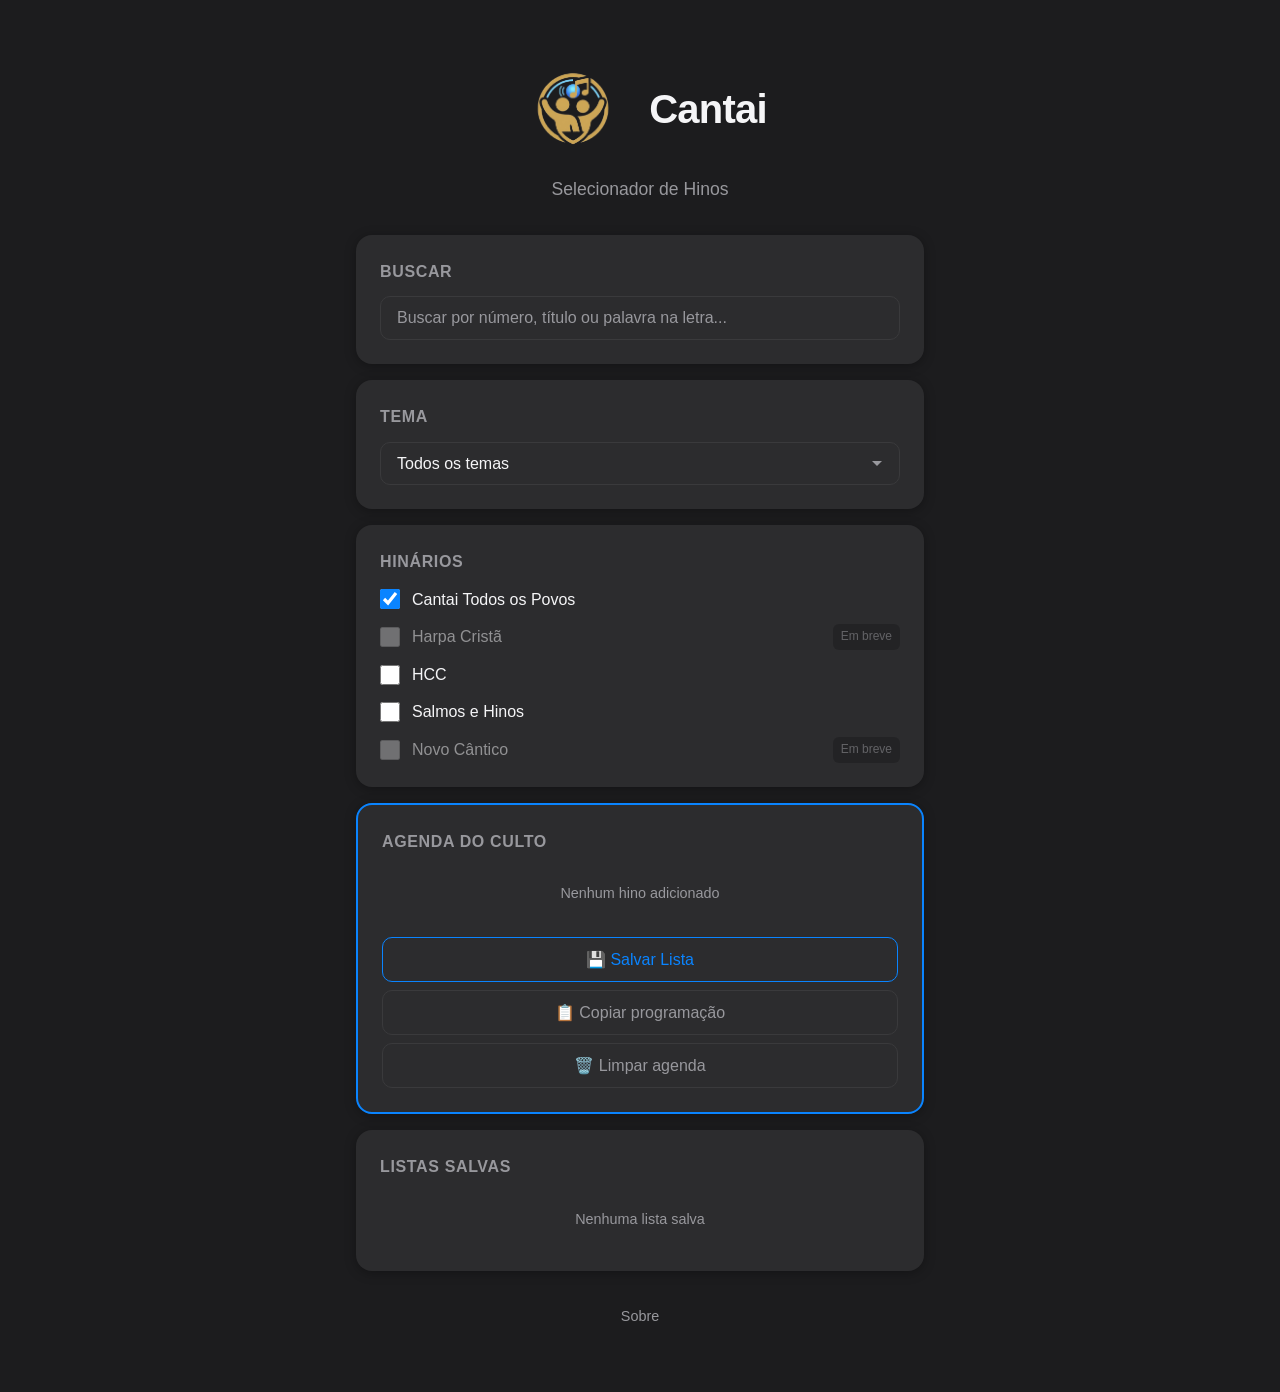
==== web/index.html @ afd5066f "Release 1.0.0" ====
<!DOCTYPE html>
<html lang="pt-BR">
<head>
    <meta charset="UTF-8">
    <meta name="viewport" content="width=device-width, initial-scale=1.0">
    <title>Cantai2 - Selecionador de Hinos</title>
    <link rel="icon" type="image/x-icon" href="favicon.ico">
    <link rel="apple-touch-icon" sizes="180x180" href="apple-touch-icon.png">
    <link rel="icon" type="image/png" sizes="32x32" href="favicon-32x32.png">
    <link rel="icon" type="image/png" sizes="16x16" href="favicon-16x16.png">
    <link rel="manifest" href="site.webmanifest">
    <style>
        :root {
            --bg: #1c1c1e;
            --surface: #2c2c2e;
            --text: #f5f5f7;
            --text-secondary: #98989d;
            --border: #3a3a3c;
            --primary: #0a84ff;
            --primary-hover: #409cff;
            --success: #30d158;
            --shadow: 0 2px 12px rgba(0, 0, 0, 0.3);
            --radius: 16px;
            --radius-sm: 10px;
        }

        * {
            margin: 0;
            padding: 0;
            box-sizing: border-box;
        }

        body {
            font-family: -apple-system, BlinkMacSystemFont, "Segoe UI", Roboto, sans-serif;
            background: var(--bg);
            color: var(--text);
            line-height: 1.6;
            min-height: 100vh;
            display: flex;
            flex-direction: column;
        }

        .container {
            max-width: 600px;
            width: 100%;
            margin: 0 auto;
            padding: 0 1rem 3rem;
            flex: 1;
        }

        .logo-section {
            display: flex;
            flex-direction: column;
            align-items: center;
            padding: 3rem 1rem 2rem;
        }

        .logo-header {
            display: flex;
            align-items: center;
            gap: 1rem;
        }

        .logo-section img {
            max-width: 120px;
            height: auto;
        }

        .logo-title {
            font-size: 2.5rem;
            font-weight: 700;
            letter-spacing: -0.02em;
            color: var(--text);
        }

        .logo-subtitle {
            font-size: 1.1rem;
            color: var(--text-secondary);
            margin-top: 0.25rem;
        }

        .section-box {
            background: var(--surface);
            border-radius: var(--radius);
            padding: 1.5rem;
            margin-bottom: 1rem;
            box-shadow: var(--shadow);
        }

        .section-title {
            font-size: 1rem;
            font-weight: 600;
            margin-bottom: 0.75rem;
            color: var(--text-secondary);
            text-transform: uppercase;
            letter-spacing: 0.04em;
        }

        .search-input {
            width: 100%;
            padding: 0.75rem 1rem;
            font-size: 1rem;
            border: 1px solid var(--border);
            border-radius: var(--radius-sm);
            background: var(--surface);
            color: var(--text);
            outline: none;
            transition: border-color 0.2s;
        }

        .search-input:focus {
            border-color: var(--primary);
        }

        .search-input::placeholder {
            color: var(--text-secondary);
        }

        .filter-select {
            width: 100%;
            padding: 0.75rem 1rem;
            font-size: 1rem;
            border: 1px solid var(--border);
            border-radius: var(--radius-sm);
            background: var(--surface);
            color: var(--text);
            appearance: none;
            background-image: url("data:image/svg+xml,%3Csvg xmlns='http://www.w3.org/2000/svg' width='12' height='12' viewBox='0 0 12 12'%3E%3Cpath fill='%2398989d' d='M6 8L1 3h10z'/%3E%3C/svg%3E");
            background-repeat: no-repeat;
            background-position: right 1rem center;
            cursor: pointer;
        }

        .filter-select:focus {
            border-color: var(--primary);
        }

        .hymnal-list {
            display: flex;
            flex-direction: column;
            gap: 0.75rem;
        }

        .hymnal-item {
            display: flex;
            align-items: center;
            gap: 0.75rem;
            cursor: pointer;
            font-size: 1rem;
        }

        .hymnal-item.disabled {
            opacity: 0.5;
            cursor: not-allowed;
        }

        .hymnal-item input[type="checkbox"] {
            width: 1.25rem;
            height: 1.25rem;
            accent-color: var(--primary);
            cursor: pointer;
        }

        .hymnal-item.disabled input[type="checkbox"] {
            cursor: not-allowed;
        }

        .hymnal-label {
            flex: 1;
            color: var(--text);
        }

        .hymnal-badge {
            font-size: 0.75rem;
            color: var(--text-secondary);
            background: var(--bg);
            padding: 0.2rem 0.5rem;
            border-radius: 6px;
        }

        .suggestions-header {
            color: var(--text-secondary);
            font-size: 0.9rem;
            margin-bottom: 1rem;
        }

        .hymn-grid {
            display: flex;
            flex-direction: column;
            gap: 1rem;
        }

        .hymn-card {
            background: var(--surface);
            border-radius: var(--radius);
            padding: 1.25rem;
            box-shadow: var(--shadow);
        }

        .card-header {
            display: flex;
            align-items: baseline;
            gap: 0.5rem;
            margin-bottom: 0.5rem;
        }

        .card-source {
            font-size: 0.75rem;
            font-weight: 600;
            color: var(--primary);
            text-transform: uppercase;
            letter-spacing: 0.04em;
            background: var(--bg);
            padding: 0.2rem 0.5rem;
            border-radius: 6px;
        }

        .card-number {
            font-size: 0.85rem;
            color: var(--text-secondary);
        }

        .card-info {
            flex: 1;
        }

        .card-title {
            font-size: 1.1rem;
            font-weight: 600;
            margin-bottom: 0.25rem;
            color: var(--text);
        }

        .card-first-line {
            font-size: 0.9rem;
            color: var(--text-secondary);
            font-style: italic;
            margin-bottom: 0.75rem;
        }

        .card-metric {
            font-size: 0.85rem;
            color: var(--text-secondary);
            margin-bottom: 0.5rem;
        }

        .card-ctp-equivalent {
            font-size: 0.8rem;
            color: var(--success);
            margin-bottom: 0.5rem;
        }

        .card-actions {
            display: flex;
            gap: 0.5rem;
        }

        .btn {
            flex: 1;
            padding: 0.6rem;
            font-size: 0.95rem;
            font-weight: 500;
            border-radius: var(--radius-sm);
            cursor: pointer;
            transition: all 0.2s;
        }

        .btn-view {
            color: var(--text-secondary);
            background: transparent;
            border: 1.5px solid var(--border);
        }

        .btn-view:hover {
            border-color: var(--text-secondary);
            color: var(--text);
        }

        .btn-choose {
            color: var(--primary);
            background: transparent;
            border: 1.5px solid var(--primary);
        }

        .btn-choose:hover {
            background: var(--primary);
            color: #ffffff;
        }

        .btn-more {
            width: 100%;
            padding: 0.75rem;
            font-size: 1rem;
            font-weight: 500;
            color: var(--text-secondary);
            background: transparent;
            border: 1.5px solid var(--border);
            border-radius: var(--radius-sm);
            cursor: pointer;
            transition: all 0.2s;
            margin-top: 1rem;
        }

        .btn-more:hover {
            border-color: var(--text-secondary);
            color: var(--text);
        }

        .hymn-detail {
            display: none;
            background: var(--surface);
            border-radius: var(--radius);
            padding: 1.5rem;
            box-shadow: var(--shadow);
        }

        .hymn-detail.active {
            display: block;
        }

        .hymn-detail-header {
            border-bottom: 1px solid var(--border);
            padding-bottom: 1rem;
            margin-bottom: 1rem;
        }

        .hymn-detail-number {
            font-size: 0.85rem;
            color: var(--text-secondary);
        }

        .hymn-detail-title {
            font-size: 1.2rem;
            font-weight: 600;
            color: var(--text);
            margin-top: 0.25rem;
        }

        .hymn-detail-first-line {
            font-size: 0.9rem;
            color: var(--text-secondary);
            font-style: italic;
            margin-top: 0.5rem;
        }

        .hymn-detail-lyrics {
            white-space: pre-wrap;
            line-height: 1.7;
            font-size: 0.95rem;
            color: var(--text);
            margin-bottom: 1.5rem;
            padding: 1rem;
            background: var(--bg);
            border-radius: var(--radius-sm);
        }

        .detail-section {
            margin-bottom: 1rem;
            padding-bottom: 1rem;
            border-bottom: 1px solid var(--border);
        }

        .detail-section:last-child {
            border-bottom: none;
            margin-bottom: 0;
            padding-bottom: 0;
        }

        .detail-section-title {
            font-size: 0.75rem;
            font-weight: 600;
            color: var(--text-secondary);
            text-transform: uppercase;
            letter-spacing: 0.04em;
            margin-bottom: 0.5rem;
        }

        .detail-topics {
            display: flex;
            flex-wrap: wrap;
            gap: 0.5rem;
        }

        .detail-topic {
            font-size: 0.8rem;
            font-weight: 500;
            color: var(--primary);
            background: var(--bg);
            padding: 0.25rem 0.6rem;
            border-radius: 6px;
            cursor: pointer;
            transition: all 0.2s;
        }

        .detail-topic:hover {
            background: var(--primary);
            color: #ffffff;
        }

        .detail-metric {
            font-size: 0.95rem;
            color: var(--primary);
            cursor: pointer;
            transition: all 0.2s;
        }

        .detail-metric:hover {
            text-decoration: underline;
        }

        .detail-melody {
            font-size: 0.95rem;
            color: var(--primary);
            cursor: pointer;
            transition: all 0.2s;
        }

        .detail-melody:hover {
            text-decoration: underline;
        }

        .equivalents-grid {
            display: flex;
            flex-direction: column;
            gap: 0.5rem;
            margin-top: 0.75rem;
        }

        .equivalent-card {
            background: var(--bg);
            border-radius: var(--radius-sm);
            padding: 0.75rem;
            cursor: pointer;
            transition: all 0.2s;
        }

        .equivalent-card:hover {
            background: #3a3a3a;
        }

        .equivalent-card-header {
            display: flex;
            align-items: baseline;
            gap: 0.5rem;
            margin-bottom: 0.25rem;
        }

        .equivalent-card-source {
            font-size: 0.75rem;
            font-weight: 600;
            color: var(--primary);
            text-transform: uppercase;
            letter-spacing: 0.04em;
        }

        .equivalent-card-number {
            font-size: 0.8rem;
            color: var(--text-secondary);
        }

        .equivalent-card-title {
            font-size: 0.9rem;
            font-weight: 500;
            color: var(--text);
        }

        .equivalent-card-ctp {
            border-left: 3px solid var(--success);
        }

        .equivalent-card-badge {
            font-size: 0.7rem;
            color: var(--success);
            margin-left: auto;
        }

        .related-section {
            background: var(--bg);
            border-radius: var(--radius-sm);
            padding: 1rem;
            margin-top: 1rem;
        }

        .related-header {
            font-size: 0.8rem;
            font-weight: 600;
            color: var(--text-secondary);
            text-transform: uppercase;
            letter-spacing: 0.04em;
            margin-bottom: 0.75rem;
        }

        .related-grid {
            display: flex;
            flex-direction: column;
            gap: 0.5rem;
        }

        .related-card {
            background: var(--surface);
            border-radius: var(--radius-sm);
            padding: 0.75rem;
            cursor: pointer;
            transition: all 0.2s;
        }

        .related-card:hover {
            background: #3a3a3a;
        }

        .related-card-header {
            display: flex;
            align-items: baseline;
            gap: 0.5rem;
            margin-bottom: 0.25rem;
        }

        .related-card-number {
            font-size: 0.8rem;
            color: var(--text-secondary);
        }

        .related-card-title {
            font-size: 0.9rem;
            font-weight: 500;
            color: var(--text);
        }

        .related-card-first-line {
            font-size: 0.8rem;
            color: var(--text-secondary);
            font-style: italic;
        }

        .detail-actions {
            display: flex;
            gap: 0.5rem;
            margin-top: 1rem;
        }

        .back-button {
            flex: 1;
            padding: 0.6rem;
            font-size: 0.95rem;
            font-weight: 500;
            color: var(--text-secondary);
            background: transparent;
            border: 1.5px solid var(--border);
            border-radius: var(--radius-sm);
            cursor: pointer;
            transition: all 0.2s;
            text-decoration: none;
            text-align: center;
        }

        .back-button:hover {
            border-color: var(--text-secondary);
            color: var(--text);
        }

        .back-button:disabled {
            opacity: 0.4;
            cursor: not-allowed;
        }

        .back-button:disabled:hover {
            border-color: var(--border);
            color: var(--text-secondary);
        }

        .btn-back-search {
            flex: 1;
            padding: 0.6rem;
            font-size: 0.95rem;
            font-weight: 500;
            color: var(--text-secondary);
            background: transparent;
            border: 1.5px solid var(--border);
            border-radius: var(--radius-sm);
            cursor: pointer;
            transition: all 0.2s;
        }

        .btn-back-search:hover {
            border-color: var(--text-secondary);
            color: var(--text);
        }

        .loading {
            text-align: center;
            padding: 40px;
            color: var(--text-secondary);
        }

        .no-results {
            text-align: center;
            padding: 40px;
            color: var(--text-secondary);
        }

        .selection-toast {
            position: fixed;
            bottom: 20px;
            right: 20px;
            background: var(--primary);
            color: white;
            padding: 12px 20px;
            border-radius: var(--radius-sm);
            box-shadow: 0 4px 12px rgba(0, 0, 0, 0.3);
            display: none;
            z-index: 1000;
        }

        .selection-toast.show {
            display: block;
            animation: fadeIn 0.3s;
        }

        @keyframes fadeIn {
            from { opacity: 0; transform: translateY(20px); }
            to { opacity: 1; transform: translateY(0); }
        }

        .agenda-section {
            background: var(--surface);
            border-radius: var(--radius);
            padding: 1.5rem;
            margin-bottom: 1rem;
            box-shadow: var(--shadow);
            border: 2px solid var(--primary);
        }

        .agenda-empty {
            text-align: center;
            color: var(--text-secondary);
            padding: 1rem;
            font-size: 0.9rem;
        }

        .agenda-list {
            display: flex;
            flex-direction: column;
            gap: 0.5rem;
            margin-bottom: 1rem;
        }

        .agenda-item {
            display: flex;
            align-items: center;
            gap: 0.5rem;
            padding: 0.75rem;
            background: var(--bg);
            border-radius: var(--radius-sm);
        }

        .agenda-item-info {
            flex: 1;
            min-width: 0;
        }

        .agenda-item-id {
            font-size: 0.75rem;
            font-weight: 600;
            color: var(--primary);
        }

        .agenda-item-title {
            font-size: 0.9rem;
            font-weight: 500;
            color: var(--text);
            white-space: nowrap;
            overflow: hidden;
            text-overflow: ellipsis;
        }

        .agenda-item-actions {
            display: flex;
            gap: 0.25rem;
            flex-shrink: 0;
        }

        .agenda-btn {
            background: none;
            border: none;
            font-size: 1rem;
            cursor: pointer;
            padding: 0.25rem;
            color: var(--text-secondary);
            transition: color 0.2s;
        }

        .agenda-btn:hover {
            color: var(--text);
        }

        .agenda-btn-danger:hover {
            color: #ff3b30;
        }

        .agenda-buttons {
            display: flex;
            flex-direction: column;
            gap: 0.5rem;
        }

        .agenda-btn-action {
            width: 100%;
            padding: 0.75rem;
            font-size: 1rem;
            font-weight: 500;
            color: var(--text-secondary);
            background: transparent;
            border: 1.5px solid var(--border);
            border-radius: var(--radius-sm);
            cursor: pointer;
            transition: all 0.2s;
        }

        .agenda-btn-action:hover {
            border-color: var(--text-secondary);
            color: var(--text);
        }

        .agenda-btn-primary {
            color: var(--primary);
            border-color: var(--primary);
        }

        .agenda-btn-primary:hover {
            background: var(--primary);
            color: #ffffff;
        }

        .saved-section {
            background: var(--surface);
            border-radius: var(--radius);
            padding: 1.5rem;
            margin-bottom: 1rem;
            box-shadow: var(--shadow);
        }

        .saved-empty {
            text-align: center;
            color: var(--text-secondary);
            padding: 1rem;
            font-size: 0.9rem;
        }

        .saved-list {
            display: flex;
            flex-direction: column;
            gap: 0.5rem;
        }

        .saved-item {
            display: flex;
            align-items: center;
            gap: 0.5rem;
            padding: 0.75rem;
            background: var(--bg);
            border-radius: var(--radius-sm);
        }

        .saved-item-name {
            flex: 1;
            font-size: 0.95rem;
            font-weight: 500;
            color: var(--text);
            white-space: nowrap;
            overflow: hidden;
            text-overflow: ellipsis;
        }

        .saved-item-count {
            font-size: 0.75rem;
            color: var(--text-secondary);
        }

        .saved-item-actions {
            display: flex;
            gap: 0.25rem;
            flex-shrink: 0;
        }

        .saved-btn {
            background: none;
            border: none;
            font-size: 0.85rem;
            cursor: pointer;
            padding: 0.35rem 0.6rem;
            border-radius: 4px;
            transition: all 0.2s;
        }

        .saved-btn-open {
            color: var(--primary);
            background: transparent;
            border: 1px solid var(--primary);
        }

        .saved-btn-open:hover {
            background: var(--primary);
            color: #ffffff;
        }

        .saved-btn-delete {
            color: var(--text-secondary);
            background: transparent;
            border: 1px solid var(--border);
        }

        .saved-btn-delete:hover {
            color: #ff3b30;
            border-color: #ff3b30;
        }

        .about-section {
            text-align: center;
            padding: 1rem;
        }

        .about-btn {
            color: var(--text-secondary);
            background: transparent;
            border: none;
            font-size: 0.9rem;
            cursor: pointer;
            transition: color 0.2s;
        }

        .about-btn:hover {
            color: var(--text);
        }

        .modal {
            position: fixed;
            top: 0;
            left: 0;
            width: 100%;
            height: 100%;
            background: rgba(0, 0, 0, 0.7);
            display: flex;
            align-items: center;
            justify-content: center;
            z-index: 2000;
        }

        .modal-content {
            background: var(--surface);
            border-radius: var(--radius);
            width: 90%;
            max-width: 400px;
            box-shadow: 0 4px 20px rgba(0, 0, 0, 0.5);
        }

        .modal-header {
            display: flex;
            justify-content: space-between;
            align-items: center;
            padding: 1rem 1.5rem;
            border-bottom: 1px solid var(--border);
        }

        .modal-header h3 {
            margin: 0;
            font-size: 1.1rem;
            font-weight: 600;
        }

        .modal-close {
            background: none;
            border: none;
            font-size: 1.5rem;
            color: var(--text-secondary);
            cursor: pointer;
            padding: 0;
            line-height: 1;
        }

        .modal-close:hover {
            color: var(--text);
        }

        .modal-body {
            padding: 1.5rem;
        }

        .about-title {
            font-size: 1.5rem;
            font-weight: 700;
            text-align: center;
            margin-bottom: 0.25rem;
        }

        .about-subtitle {
            font-size: 0.95rem;
            color: var(--text-secondary);
            text-align: center;
            margin-bottom: 0.5rem;
        }

        .about-version {
            font-size: 0.85rem;
            color: var(--text-secondary);
            text-align: center;
            margin-bottom: 1.5rem;
        }

        .about-database {
            background: var(--bg);
            border-radius: var(--radius-sm);
            padding: 1rem;
            margin-bottom: 1rem;
        }

        .about-db-title {
            font-size: 0.75rem;
            font-weight: 600;
            color: var(--text-secondary);
            text-transform: uppercase;
            letter-spacing: 0.04em;
            margin-bottom: 0.75rem;
        }

        .about-db-row {
            display: flex;
            justify-content: space-between;
            font-size: 0.9rem;
            margin-bottom: 0.5rem;
        }

        .about-db-total {
            display: flex;
            justify-content: space-between;
            font-size: 0.9rem;
            font-weight: 600;
            padding-top: 0.5rem;
            border-top: 1px solid var(--border);
            margin-top: 0.5rem;
        }

        .about-features {
            margin-bottom: 1rem;
        }

        .about-features-title {
            font-size: 0.75rem;
            font-weight: 600;
            color: var(--text-secondary);
            text-transform: uppercase;
            letter-spacing: 0.04em;
            margin-bottom: 0.5rem;
        }

        .about-feature {
            font-size: 0.9rem;
            margin-bottom: 0.25rem;
        }

        .about-links {
            text-align: center;
        }

        .about-link {
            color: var(--primary);
            text-decoration: none;
            font-size: 0.9rem;
        }

        .about-link:hover {
            text-decoration: underline;
        }

        @media (max-width: 480px) {
            .logo-title {
                font-size: 2rem;
            }

            .logo-header {
                gap: 0.75rem;
            }

            .logo-section img {
                max-width: 80px;
            }

            .container {
                padding: 0 0.75rem 2rem;
            }

            .section-box {
                padding: 1.25rem;
            }
        }
    </style>
</head>
<body>
    <div class="container">
        <div class="logo-section">
            <div class="logo-header">
                <img src="logo.png" alt="Cantai">
                <div class="logo-title">Cantai</div>
            </div>
            <div class="logo-subtitle">Selecionador de Hinos</div>
        </div>

        <div class="section-box">
            <div class="section-title">Buscar</div>
            <input type="text" id="search-input" class="search-input" 
                   placeholder="Buscar por número, título ou palavra na letra...">
        </div>

        <div class="section-box">
            <div class="section-title">Tema</div>
            <select id="theme-select" class="filter-select">
                <option value="">Todos os temas</option>
            </select>
        </div>

        <div class="section-box">
            <div class="section-title">Hinários</div>
            <div class="hymnal-list">
                <label class="hymnal-item">
                    <input type="checkbox" id="check-ctp" value="CTP" checked>
                    <span class="hymnal-label">Cantai Todos os Povos</span>
                </label>
                <label class="hymnal-item disabled">
                    <input type="checkbox" id="check-harpa" disabled>
                    <span class="hymnal-label">Harpa Cristã</span>
                    <span class="hymnal-badge">Em breve</span>
                </label>
                <label class="hymnal-item">
                    <input type="checkbox" id="check-hcc" value="HCC">
                    <span class="hymnal-label">HCC</span>
                </label>
                <label class="hymnal-item">
                    <input type="checkbox" id="check-sh" value="SH">
                    <span class="hymnal-label">Salmos e Hinos</span>
                </label>
                <label class="hymnal-item disabled">
                    <input type="checkbox" id="check-novo" disabled>
                    <span class="hymnal-label">Novo Cântico</span>
                    <span class="hymnal-badge">Em breve</span>
                </label>
            </div>
        </div>

        <div id="results-section" class="section-box" style="display: none;">
            <div id="suggestions-header" class="suggestions-header"></div>
            <div id="hymn-grid" class="hymn-grid"></div>
            <button id="btn-more" class="btn-more" onclick="loadMoreSuggestions()">Mais sugestões</button>
        </div>

        <div id="agenda-section" class="agenda-section">
            <div class="section-title">Agenda do Culto</div>
            <div id="agenda-list" class="agenda-list">
                <div class="agenda-empty">Nenhum hino adicionado</div>
            </div>
            <div class="agenda-buttons">
                <button class="agenda-btn-action agenda-btn-primary" onclick="saveList()">💾 Salvar Lista</button>
                <button class="agenda-btn-action" onclick="copyProgramacao()">📋 Copiar programação</button>
                <button class="agenda-btn-action" onclick="clearAgenda()">🗑️ Limpar agenda</button>
            </div>
        </div>

        <div id="saved-section" class="saved-section">
            <div class="section-title">Listas Salvas</div>
            <div id="saved-list" class="saved-list">
                <div class="saved-empty">Nenhuma lista salva</div>
            </div>
        </div>

        <div class="about-section">
            <button class="about-btn" onclick="openAbout()">Sobre</button>
        </div>

        <div id="hymn-detail" class="hymn-detail">
            <div class="hymn-detail-header">
                <div class="hymn-detail-number" id="detail-number"></div>
                <div class="hymn-detail-title" id="detail-title"></div>
                <div class="hymn-detail-first-line" id="detail-first-line"></div>
            </div>
            <div class="hymn-detail-lyrics" id="detail-lyrics"></div>
            <div id="detail-topics-section" class="detail-section" style="display: none;">
                <div class="detail-section-title">Tema(s)</div>
                <div class="detail-topics" id="detail-topics"></div>
            </div>
            <div id="detail-metric-section" class="detail-section" style="display: none;">
                <div class="detail-section-title">Métrica</div>
                <div class="detail-metric" id="detail-metric"></div>
            </div>
            <div id="detail-melody-section" class="detail-section" style="display: none;">
                <div class="detail-section-title">Melodia</div>
                <div class="detail-melody" id="detail-melody"></div>
            </div>
            <div id="equivalents-section" style="display: none;">
                <div class="detail-section-title">Também disponível em</div>
                <div class="equivalents-grid" id="equivalents-grid"></div>
            </div>
            <div id="related-section" style="display: none;">
                <div class="related-header" id="related-header"></div>
                <div class="related-grid" id="related-grid"></div>
                <button id="btn-more-related" class="btn-more" onclick="loadMoreRelated()" style="display: none;">Mais sugestões</button>
            </div>
            <div class="detail-actions">
                <button id="btn-back-hymn" class="back-button" onclick="goBack()" disabled>← Voltar</button>
                <button class="btn-back-search" onclick="showGrid()">← Voltar à Lista</button>
            </div>
        </div>
    </div>

    <div id="selection-toast" class="selection-toast">
        Hino selecionado para a Agenda!
    </div>

    <div id="about-modal" class="modal" style="display: none;">
        <div class="modal-content">
            <div class="modal-header">
                <h3>Sobre o Cantai</h3>
                <button class="modal-close" onclick="closeAbout()">&times;</button>
            </div>
            <div class="modal-body">
                <div class="about-title">Cantai</div>
                <div class="about-subtitle">Selecionador de Hinos</div>
                <div class="about-version">Versão: v0.4.0</div>
                
                <div class="about-database">
                    <div class="about-db-title">Base de Dados</div>
                    <div class="about-db-row">
                        <span>CTP</span>
                        <span id="about-ctp-count">...</span>
                    </div>
                    <div class="about-db-row">
                        <span>HCC</span>
                        <span id="about-hcc-count">...</span>
                    </div>
                    <div class="about-db-row">
                        <span>Salmos e Hinos</span>
                        <span id="about-sh-count">...</span>
                    </div>
                    <div class="about-db-total">
                        <span>Total</span>
                        <span id="about-total-count">...</span>
                    </div>
                </div>

                <div class="about-features">
                    <div class="about-features-title">Recursos</div>
                    <div class="about-feature">✓ Motor de Sugestões</div>
                    <div class="about-feature">✓ Agenda</div>
                    <div class="about-feature">✓ Listas Salvas</div>
                    <div class="about-feature">✓ Equivalências entre Hinários</div>
                    <div class="about-feature">✓ Métricas</div>
                    <div class="about-feature">✓ Melodias</div>
                </div>

                <div class="about-links">
                    <a href="https://github.com/anthropics/cantai2" target="_blank" class="about-link">GitHub</a>
                </div>
            </div>
        </div>
    </div>

    <script>
        let allHymns = [];
        let ctpHymns = [];
        let hccHymns = [];
        let shHymns = [];
        let filteredHymns = [];
        let currentSuggestions = [];
        let allThemes = [];
        let selectedTheme = '';
        let relatedHymns = [];
        let currentRelatedSuggestions = [];
        let currentRelationType = '';
        let currentRelationValue = '';
        let navigationHistory = [];
        let currentHymnNumber = null;
        let agenda = JSON.parse(localStorage.getItem('cantaiAgenda') || '[]');
        let savedLists = JSON.parse(localStorage.getItem('cantaiSavedLists') || '[]');
        let hymnEquivalences = {};
        let hymnReverseEquivalences = {};
        let canonicalTopics = {};

        function normalizeText(text) {
            return text
                .normalize('NFD')
                .replace(/[\u0300-\u036f]/g, '')
                .toLowerCase()
                .replace(/\s+/g, ' ')
                .trim();
        }

        function getHymnalSource(hymn) {
            return hymn.source || hymn.hymnal || 'CTP';
        }

        function getSelectedHymnals() {
            const selected = [];
            if (document.getElementById('check-ctp').checked) selected.push('CTP');
            if (document.getElementById('check-hcc').checked) selected.push('HCC');
            if (document.getElementById('check-sh') && document.getElementById('check-sh').checked) selected.push('SH');
            return selected;
        }

        function saveHymnalSelection() {
            const selected = getSelectedHymnals();
            localStorage.setItem('cantaiHymnals', JSON.stringify(selected));
        }

        function loadHymnalSelection() {
            const saved = localStorage.getItem('cantaiHymnals');
            if (saved) {
                try {
                    const selected = JSON.parse(saved);
                    document.getElementById('check-ctp').checked = selected.includes('CTP');
                    document.getElementById('check-hcc').checked = selected.includes('HCC');
                    if (document.getElementById('check-sh')) {
                        document.getElementById('check-sh').checked = selected.includes('SH');
                    }
                } catch (e) {
                    console.error('Erro ao carregar seleção de hinários:', e);
                }
            }
        }

        function searchHymns(query, theme) {
            const selectedHymnals = getSelectedHymnals();
            let results = allHymns.filter(hymn => selectedHymnals.includes(getHymnalSource(hymn)));

            if (theme) {
                // Get equivalent themes from canonical topics
                const canonicalData = canonicalTopics[theme];
                let equivalentThemes = [];
                
                if (canonicalData) {
                    // Collect all equivalent themes from the canonical mapping
                    if (canonicalData.ctp) equivalentThemes.push(...canonicalData.ctp);
                    if (canonicalData.hcc) equivalentThemes.push(...canonicalData.hcc);
                    // For SH, use the canonical theme name directly
                    equivalentThemes.push(theme);
                } else {
                    // Fallback: use the theme directly
                    equivalentThemes = [theme];
                }
                
                // Remove duplicates
                equivalentThemes = [...new Set(equivalentThemes)];
                
                results = results.filter(hymn => {
                    const source = getHymnalSource(hymn);
                    let topics = hymn.topics || hymn.topics_hcc || hymn.topics_sh || [];
                    
                    // Check if any of the hymn's topics match any equivalent theme
                    return topics.some(t => equivalentThemes.includes(t));
                });
            }

            if (query.trim()) {
                const normalizedQuery = normalizeText(query);
                results = results.filter(hymn => {
                    const numberStr = hymn.number.toString();
                    const normalizedTitle = normalizeText(hymn.title);
                    const normalizedFirstLine = normalizeText(hymn.first_line);
                    const normalizedLyrics = normalizeText(hymn.lyrics);

                    return numberStr.includes(normalizedQuery) ||
                           normalizedTitle.includes(normalizedQuery) ||
                           normalizedFirstLine.includes(normalizedQuery) ||
                           normalizedLyrics.includes(normalizedQuery);
                });
            }

            return results;
        }

        function extractThemes(hymns) {
            const themesSet = new Set();
            hymns.forEach(hymn => {
                const topics = hymn.topics || hymn.topics_hcc || [];
                topics.forEach(topic => themesSet.add(topic));
            });
            return Array.from(themesSet).sort();
        }

        function populateThemeSelect(themes) {
            const select = document.getElementById('theme-select');
            themes.forEach(theme => {
                const option = document.createElement('option');
                option.value = theme;
                option.textContent = theme;
                select.appendChild(option);
            });
        }

        function shuffleArray(array) {
            const shuffled = [...array];
            for (let i = shuffled.length - 1; i > 0; i--) {
                const j = Math.floor(Math.random() * (i + 1));
                [shuffled[i], shuffled[j]] = [shuffled[j], shuffled[i]];
            }
            return shuffled;
        }

        function generateSuggestions() {
            const selectedHymnals = getSelectedHymnals();
            const ctpResults = filteredHymns.filter(h => getHymnalSource(h) === 'CTP');
            const hccResults = filteredHymns.filter(h => getHymnalSource(h) === 'HCC');
            const shResults = filteredHymns.filter(h => getHymnalSource(h) === 'SH');
            
            // Build set of equivalent hymn IDs to avoid duplicates
            const equivalentIds = new Set();
            for (const [key, value] of Object.entries(hymnEquivalences)) {
                if (value.equivalents) {
                    for (const eq of value.equivalents) {
                        equivalentIds.add(eq.id);
                    }
                }
            }
            
            // Filter out equivalent hymns (prefer CTP)
            const filteredHcc = hccResults.filter(h => !equivalentIds.has(`HCC-${h.number}`));
            const filteredSh = shResults.filter(h => !equivalentIds.has(`SH-${h.number}`));
            
            let suggestions = [];
            
            // Single hymnal selected
            if (selectedHymnals.length === 1) {
                if (selectedHymnals.includes('CTP')) {
                    suggestions = shuffleArray(ctpResults).slice(0, 3);
                } else if (selectedHymnals.includes('HCC')) {
                    suggestions = shuffleArray(hccResults).slice(0, 3);
                } else if (selectedHymnals.includes('SH')) {
                    suggestions = shuffleArray(shResults).slice(0, 3);
                }
            }
            // Multiple hymnals selected - prioritize CTP
            else if (selectedHymnals.includes('CTP')) {
                const ctpSuggestions = shuffleArray(ctpResults).slice(0, 3);
                let additionalSuggestions = [];
                
                if (selectedHymnals.includes('HCC')) {
                    const hccSuggestions = shuffleArray(filteredHcc).slice(0, 1);
                    additionalSuggestions.push(...hccSuggestions);
                }
                if (selectedHymnals.includes('SH')) {
                    const shSuggestions = shuffleArray(filteredSh).slice(0, 1);
                    additionalSuggestions.push(...shSuggestions);
                }
                
                suggestions = [...ctpSuggestions, ...additionalSuggestions];
            }
            // No CTP selected
            else {
                if (selectedHymnals.includes('HCC') && selectedHymnals.includes('SH')) {
                    const hccSuggestions = shuffleArray(hccResults).slice(0, 3);
                    const shSuggestions = shuffleArray(filteredSh).slice(0, 1);
                    suggestions = [...hccSuggestions, ...shSuggestions];
                } else if (selectedHymnals.includes('HCC')) {
                    suggestions = shuffleArray(hccResults).slice(0, 3);
                } else if (selectedHymnals.includes('SH')) {
                    suggestions = shuffleArray(shResults).slice(0, 3);
                }
            }
            
            currentSuggestions = suggestions;
            return currentSuggestions;
        }

        async function loadHymns() {
            try {
                const [ctpResponse, hccResponse, shResponse, equivResponse, rctResponse] = await Promise.all([
                    fetch('../data/output/cantai.json'),
                    fetch('../data/output/hcc.json'),
                    fetch('../data/output/sh.json'),
                    fetch('../data/hymn_equivalences.json'),
                    fetch('../data/canonical_topics.json')
                ]);
                
                const ctpData = await ctpResponse.json();
                const hccData = await hccResponse.json();
                const shData = await shResponse.json();
                hymnEquivalences = await equivResponse.json();
                canonicalTopics = await rctResponse.json();
                
                // Build reverse index: SH-xxx/HCC-xxx -> CTP entry
                hymnReverseEquivalences = {};
                for (const [ctpKey, entry] of Object.entries(hymnEquivalences)) {
                    if (entry.equivalents) {
                        for (const eq of entry.equivalents) {
                            hymnReverseEquivalences[eq.id] = entry;
                        }
                    }
                }
                
                ctpHymns = ctpData.hymns;
                hccHymns = hccData.hymns;
                shHymns = shData.hymns.map(h => ({...h, source: 'SH'}));
                
                allHymns = [...ctpHymns, ...hccHymns, ...shHymns];
                allThemes = extractThemes(allHymns);
                
                // Load saved hymnal selection
                loadHymnalSelection();
                
                populateThemeSelect(Object.keys(canonicalTopics));
                renderAgenda();
                renderSavedLists();
            } catch (error) {
                console.error('Erro ao carregar hinos:', error);
            }
        }

        function saveAgenda() {
            localStorage.setItem('cantaiAgenda', JSON.stringify(agenda));
        }

        function addToAgenda(number, source, title) {
            const id = `${source || 'CTP'}-${number}`;
            const exists = agenda.some(h => h.id === id);
            if (!exists) {
                agenda.push({ id, source: source || 'CTP', number, title });
                saveAgenda();
                renderAgenda();
            }
        }

        function removeFromAgenda(index) {
            agenda.splice(index, 1);
            saveAgenda();
            renderAgenda();
        }

        function moveUp(index) {
            if (index === 0) return;
            [agenda[index - 1], agenda[index]] = [agenda[index], agenda[index - 1]];
            saveAgenda();
            renderAgenda();
        }

        function moveDown(index) {
            if (index === agenda.length - 1) return;
            [agenda[index], agenda[index + 1]] = [agenda[index + 1], agenda[index]];
            saveAgenda();
            renderAgenda();
        }

        function renderAgenda() {
            const list = document.getElementById('agenda-list');
            
            if (agenda.length === 0) {
                list.innerHTML = '<div class="agenda-empty">Nenhum hino adicionado</div>';
                return;
            }

            list.innerHTML = agenda.map((h, i) => `
                <div class="agenda-item">
                    <div class="agenda-item-info">
                        <div class="agenda-item-id">${h.id}</div>
                        <div class="agenda-item-title">${h.title}</div>
                    </div>
                    <div class="agenda-item-actions">
                        <button class="agenda-btn" onclick="moveUp(${i})" title="Mover para cima">↑</button>
                        <button class="agenda-btn" onclick="moveDown(${i})" title="Mover para baixo">↓</button>
                        <button class="agenda-btn agenda-btn-danger" onclick="removeFromAgenda(${i})" title="Remover">✕</button>
                    </div>
                </div>
            `).join('');
        }

        function copyProgramacao() {
            if (agenda.length === 0) return;
            const lines = agenda.map(h => `${h.id}\n${h.title}`);
            const text = lines.join('\n\n');
            navigator.clipboard.writeText(text).then(() => {
                const toast = document.getElementById('selection-toast');
                toast.textContent = 'Programação copiada!';
                toast.classList.add('show');
                setTimeout(() => toast.classList.remove('show'), 3000);
            });
        }

        function clearAgenda() {
            if (agenda.length === 0) return;
            if (!confirm('Limpar toda a agenda?')) return;
            agenda = [];
            saveAgenda();
            renderAgenda();
        }

        function saveSavedLists() {
            localStorage.setItem('cantaiSavedLists', JSON.stringify(savedLists));
        }

        function saveList() {
            if (agenda.length === 0) {
                const toast = document.getElementById('selection-toast');
                toast.textContent = 'Adicione hinos antes de salvar!';
                toast.classList.add('show');
                setTimeout(() => toast.classList.remove('show'), 3000);
                return;
            }

            const name = prompt('Nome da lista:', '');
            if (!name || !name.trim()) return;

            savedLists.push({
                name: name.trim(),
                hymns: [...agenda],
                createdAt: new Date().toISOString()
            });

            saveSavedLists();
            renderSavedLists();

            const toast = document.getElementById('selection-toast');
            toast.textContent = `Lista "${name.trim()}" salva!`;
            toast.classList.add('show');
            setTimeout(() => toast.classList.remove('show'), 3000);
        }

        function openList(index) {
            if (agenda.length > 0) {
                if (!confirm('Substituir a Agenda atual?')) return;
            }

            agenda = [...savedLists[index].hymns];
            saveAgenda();
            renderAgenda();

            const toast = document.getElementById('selection-toast');
            toast.textContent = `Lista "${savedLists[index].name}" aberta!`;
            toast.classList.add('show');
            setTimeout(() => toast.classList.remove('show'), 3000);
        }

        function deleteList(index) {
            const name = savedLists[index].name;
            if (!confirm(`Excluir a lista "${name}"?`)) return;

            savedLists.splice(index, 1);
            saveSavedLists();
            renderSavedLists();
        }

        function renderSavedLists() {
            const list = document.getElementById('saved-list');

            if (savedLists.length === 0) {
                list.innerHTML = '<div class="saved-empty">Nenhuma lista salva</div>';
                return;
            }

            list.innerHTML = savedLists.map((l, i) => `
                <div class="saved-item">
                    <div class="saved-item-name">${l.name}</div>
                    <div class="saved-item-count">${l.hymns.length} hino(s)</div>
                    <div class="saved-item-actions">
                        <button class="saved-btn saved-btn-open" onclick="openList(${i})">Abrir</button>
                        <button class="saved-btn saved-btn-delete" onclick="deleteList(${i})">Excluir</button>
                    </div>
                </div>
            `).join('');
        }

        function shouldShowResults() {
            const query = document.getElementById('search-input').value.trim();
            return query.length > 0 || selectedTheme.length > 0;
        }

        function renderGrid() {
            const resultsSection = document.getElementById('results-section');
            const grid = document.getElementById('hymn-grid');
            const headerEl = document.getElementById('suggestions-header');
            const btnMore = document.getElementById('btn-more');
            
            if (!shouldShowResults()) {
                resultsSection.style.display = 'none';
                return;
            }

            resultsSection.style.display = 'block';
            
            if (filteredHymns.length === 0) {
                grid.innerHTML = '<div class="no-results">Nenhum hino encontrado.</div>';
                headerEl.textContent = '';
                btnMore.style.display = 'none';
                return;
            }

            if (currentSuggestions.length === 0) {
                generateSuggestions();
            }

            headerEl.textContent = `Sugestões`;

            grid.innerHTML = currentSuggestions.map(h => {
                const source = getHymnalSource(h);
                let ctpEquivalent = null;
                
                // Check for CTP equivalent if not already CTP
                if (source !== 'CTP') {
                    const hymnId = `${source}-${h.number}`;
                    const equiv = hymnReverseEquivalences[hymnId];
                    if (equiv && equiv.equivalents) {
                        ctpEquivalent = equiv.equivalents.find(eq => eq.hymnal === 'CTP');
                    }
                }
                
                return `
                    <div class="hymn-card">
                        <div class="card-header">
                            <span class="card-source">${source}</span>
                            <span class="card-number">nº ${h.number}</span>
                            <div class="card-info">
                                <div class="card-title">${h.title}</div>
                            </div>
                        </div>
                        <div class="card-first-line">${h.first_line}</div>
                        ${ctpEquivalent ? `<div class="card-ctp-equivalent">⭐ Também no CTP: ${ctpEquivalent.id}</div>` : ''}
                        ${h.metric ? `<div class="card-metric">${h.metric}</div>` : ''}
                        <div class="card-actions">
                            <button class="btn btn-view" onclick="showHymn(${h.number}, true, '${source}')">Ver letra</button>
                            <button class="btn btn-choose" onclick="chooseHymn(${h.number}, '${h.title.replace(/'/g, "\\'")}', '${source}')">Escolher</button>
                        </div>
                    </div>
                `;
            }).join('');

            btnMore.style.display = filteredHymns.length > currentSuggestions.length ? 'block' : 'none';
        }

        function loadMoreSuggestions() {
            generateSuggestions();
            renderGrid();
        }

        function findRelatedHymns(type, value, currentNumber, source) {
            return allHymns.filter(h => {
                if (h.number === currentNumber && getHymnalSource(h) === source) return false;
                if (type === 'topic') {
                    const topics = h.topics || h.topics_hcc || [];
                    return topics.includes(value);
                }
                if (type === 'metric') return h.metric === value;
                if (type === 'melody') return h.melody === value;
                return false;
            });
        }

        function generateRelatedSuggestions() {
            const maxSuggestions = 3;
            const shuffled = shuffleArray(relatedHymns);
            currentRelatedSuggestions = shuffled.slice(0, Math.min(maxSuggestions, shuffled.length));
            return currentRelatedSuggestions;
        }

        function showRelated(type, value, currentNumber, source) {
            relatedHymns = findRelatedHymns(type, value, currentNumber, source);
            currentRelationType = type;
            currentRelationValue = value;
            
            const relatedSection = document.getElementById('related-section');
            const relatedHeader = document.getElementById('related-header');
            const relatedGrid = document.getElementById('related-grid');
            const btnMoreRelated = document.getElementById('btn-more-related');
            
            if (relatedHymns.length === 0) {
                relatedSection.style.display = 'none';
                return;
            }
            
            relatedSection.style.display = 'block';
            
            const typeLabels = {
                topic: 'Tema',
                metric: 'Métrica',
                melody: 'Melodia'
            };
            
            relatedHeader.textContent = `Hinos relacionados por ${typeLabels[type]}`;
            
            generateRelatedSuggestions();
            renderRelatedGrid();
            
            btnMoreRelated.style.display = relatedHymns.length > currentRelatedSuggestions.length ? 'block' : 'none';
        }

        function renderRelatedGrid() {
            const relatedGrid = document.getElementById('related-grid');
            
            relatedGrid.innerHTML = currentRelatedSuggestions.map(h => `
                <div class="related-card" onclick="navigateToHymn(${h.number}, '${getHymnalSource(h)}')">
                    <div class="related-card-header">
                        <span class="related-card-number">${getHymnalSource(h)}-${h.number}</span>
                        <span class="related-card-title">${h.title}</span>
                    </div>
                    <div class="related-card-first-line">${h.first_line}</div>
                </div>
            `).join('');
        }

        function navigateToHymn(number, source) {
            if (currentHymnNumber !== null) {
                navigationHistory.push({ number: currentHymnNumber, source: getSelectedHymnals()[0] || 'CTP' });
            }
            showHymn(number, true, source);
            updateBackButton();
        }

        function navigateToEquivalent(number, source) {
            if (currentHymnNumber !== null) {
                navigationHistory.push({ number: currentHymnNumber, source: getSelectedHymnals()[0] || 'CTP' });
            }
            showHymn(number, true, source);
            updateBackButton();
        }

        function goBack() {
            if (navigationHistory.length > 0) {
                const prev = navigationHistory.pop();
                showHymn(prev.number, false, prev.source);
                updateBackButton();
            }
        }

        function updateBackButton() {
            const btnBack = document.getElementById('btn-back-hymn');
            btnBack.disabled = navigationHistory.length === 0;
        }

        function loadMoreRelated() {
            generateRelatedSuggestions();
            renderRelatedGrid();
            
            const btnMoreRelated = document.getElementById('btn-more-related');
            btnMoreRelated.style.display = relatedHymns.length > currentRelatedSuggestions.length ? 'block' : 'none';
        }

        function showHymn(number, addToHistory = true, source = null) {
            if (!source) {
                source = getSelectedHymnals().length > 0 ? getSelectedHymnals()[0] : 'CTP';
            }
            const hymn = allHymns.find(h => h.number === number && getHymnalSource(h) === source);
            if (!hymn) return;

            if (addToHistory && currentHymnNumber !== null) {
                navigationHistory.push({ number: currentHymnNumber, source: getSelectedHymnals()[0] || 'CTP' });
            }
            currentHymnNumber = number;
            updateBackButton();

            document.getElementById('detail-number').textContent = `${getHymnalSource(hymn)}-${hymn.number}`;
            document.getElementById('detail-title').textContent = hymn.title;
            document.getElementById('detail-first-line').textContent = hymn.first_line;
            document.getElementById('detail-lyrics').textContent = hymn.lyrics;

            // Topics
            const topicsSection = document.getElementById('detail-topics-section');
            const topicsEl = document.getElementById('detail-topics');
            const topics = hymn.topics || hymn.topics_hcc || [];
            if (topics.length > 0) {
                topicsSection.style.display = 'block';
                topicsEl.innerHTML = topics.map(t => 
                    `<span class="detail-topic" onclick="showRelated('topic', '${t.replace(/'/g, "\\'")}', ${hymn.number}, '${getHymnalSource(hymn)}')">${t}</span>`
                ).join('');
            } else {
                topicsSection.style.display = 'none';
            }

            // Metric
            const metricSection = document.getElementById('detail-metric-section');
            const metricEl = document.getElementById('detail-metric');
            if (hymn.metric) {
                metricSection.style.display = 'block';
                metricEl.textContent = hymn.metric;
                metricEl.onclick = () => showRelated('metric', hymn.metric, hymn.number, getHymnalSource(hymn));
            } else {
                metricSection.style.display = 'none';
            }

            // Melody
            const melodySection = document.getElementById('detail-melody-section');
            const melodyEl = document.getElementById('detail-melody');
            if (hymn.melody) {
                melodySection.style.display = 'block';
                melodyEl.textContent = hymn.melody;
                melodyEl.onclick = () => showRelated('melody', hymn.melody, hymn.number, getHymnalSource(hymn));
            } else {
                melodySection.style.display = 'none';
            }

            // Equivalents
            const equivalentsSection = document.getElementById('equivalents-section');
            const equivalentsGrid = document.getElementById('equivalents-grid');
            const hymnId = `${getHymnalSource(hymn)}-${hymn.number}`;
            const hymnSource = getHymnalSource(hymn);
            let equivalents = [];
            if (hymnSource === 'CTP') {
                equivalents = hymnEquivalences[hymnId]?.equivalents || [];
            } else {
                const reverseEntry = hymnReverseEquivalences[hymnId];
                if (reverseEntry && reverseEntry.equivalents) {
                    equivalents = reverseEntry.equivalents.filter(eq => eq.hymnal === 'CTP');
                    if (equivalents.length === 0) {
                        equivalents = reverseEntry.equivalents;
                    }
                }
            }
            
            if (equivalents.length > 0) {
                equivalentsSection.style.display = 'block';
                equivalentsGrid.innerHTML = equivalents.map(eq => {
                    const source = eq.hymnal;
                    const num = eq.id.replace(source + '-', '');
                    const isCtp = source === 'CTP';
                    return `
                        <div class="equivalent-card ${isCtp ? 'equivalent-card-ctp' : ''}" onclick="navigateToEquivalent(${num}, '${source}')">
                            <div class="equivalent-card-header">
                                <span class="equivalent-card-source">${source}</span>
                                <span class="equivalent-card-number">nº ${num}</span>
                                ${isCtp ? '<span class="equivalent-card-badge">⭐ Hinário oficial</span>' : ''}
                            </div>
                            <div class="equivalent-card-title">${eq.title}</div>
                        </div>
                    `;
                }).join('');
            } else {
                equivalentsSection.style.display = 'none';
            }

            // Hide related section initially
            document.getElementById('related-section').style.display = 'none';

            document.querySelector('.container').querySelectorAll('.section-box').forEach(el => {
                el.style.display = 'none';
            });
            document.querySelector('.logo-section').style.display = 'none';
            document.getElementById('hymn-detail').classList.add('active');
        }

        function showGrid() {
            document.querySelector('.container').querySelectorAll('.section-box').forEach(el => {
                el.style.display = '';
            });
            document.querySelector('.logo-section').style.display = '';
            document.getElementById('hymn-detail').classList.remove('active');
            navigationHistory = [];
            currentHymnNumber = null;
            updateBackButton();
            renderGrid();
        }

        function chooseHymn(number, title, source) {
            addToAgenda(number, source, title);
            
            const toast = document.getElementById('selection-toast');
            toast.textContent = `${source}-${number} adicionado à Agenda!`;
            toast.classList.add('show');
            
            setTimeout(() => {
                toast.classList.remove('show');
            }, 3000);
        }

        function updateFilters() {
            const query = document.getElementById('search-input').value;
            filteredHymns = searchHymns(query, selectedTheme);
            currentSuggestions = [];
            renderGrid();
        }

        document.getElementById('search-input').addEventListener('input', updateFilters);

        document.getElementById('theme-select').addEventListener('change', function(e) {
            selectedTheme = e.target.value;
            updateFilters();
        });

        document.getElementById('check-ctp').addEventListener('change', function() {
            saveHymnalSelection();
            updateFilters();
        });
        document.getElementById('check-hcc').addEventListener('change', function() {
            saveHymnalSelection();
            updateFilters();
        });
        if (document.getElementById('check-sh')) {
            document.getElementById('check-sh').addEventListener('change', function() {
                saveHymnalSelection();
                updateFilters();
            });
        }

        function openAbout() {
            document.getElementById('about-modal').style.display = 'flex';
            updateAboutCounts();
        }

        function closeAbout() {
            document.getElementById('about-modal').style.display = 'none';
        }

        function updateAboutCounts() {
            document.getElementById('about-ctp-count').textContent = ctpHymns.length + ' hinos';
            document.getElementById('about-hcc-count').textContent = hccHymns.length + ' hinos';
            document.getElementById('about-sh-count').textContent = shHymns.length + ' hinos';
            document.getElementById('about-total-count').textContent = allHymns.length + ' hinos';
        }

        loadHymns();
    </script>
</body>
</html>
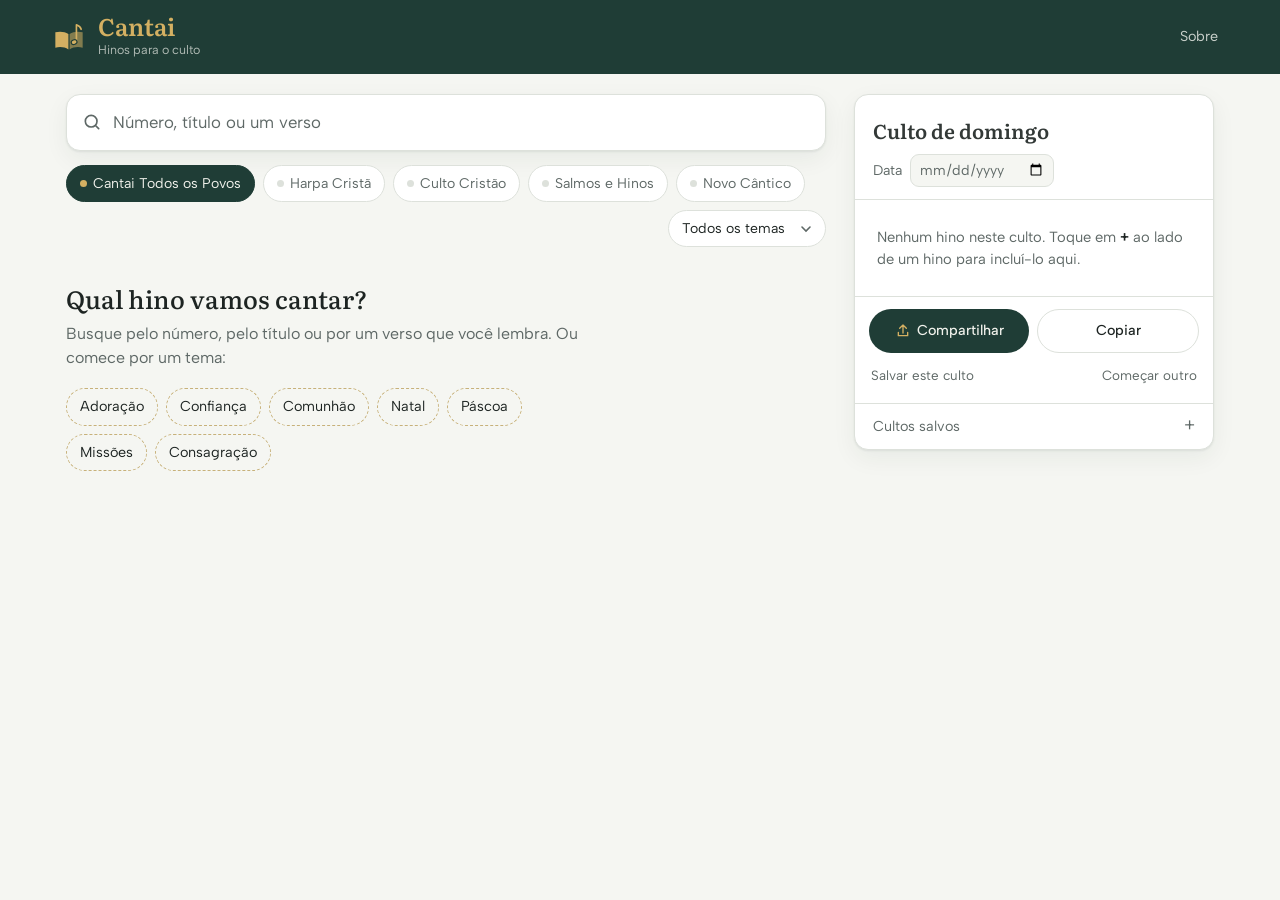
==== commit 92de495f: "Harpa Cristã, Novo Cântico, equivalências e novo visual - Importadores da Harpa Cristã (640 hinos) e" ====
--- a/web/index.html
+++ b/web/index.html
@@ -2,1295 +2,1276 @@
 <html lang="pt-BR">
 <head>
     <meta charset="UTF-8">
-    <meta name="viewport" content="width=device-width, initial-scale=1.0">
-    <title>Cantai2 - Selecionador de Hinos</title>
+    <meta name="viewport" content="width=device-width, initial-scale=1.0, viewport-fit=cover">
+    <title>Cantai · Hinos para o culto</title>
+    <meta name="description" content="Encontre hinos, veja letra, métrica e melodia e monte a ordem do culto.">
+    <meta name="theme-color" content="#1F3D36">
+    <link rel="icon" type="image/svg+xml" href="icon.svg">
     <link rel="icon" type="image/x-icon" href="favicon.ico">
     <link rel="apple-touch-icon" sizes="180x180" href="apple-touch-icon.png">
-    <link rel="icon" type="image/png" sizes="32x32" href="favicon-32x32.png">
-    <link rel="icon" type="image/png" sizes="16x16" href="favicon-16x16.png">
     <link rel="manifest" href="site.webmanifest">
+    <link rel="preconnect" href="https://fonts.googleapis.com">
+    <link rel="preconnect" href="https://fonts.gstatic.com" crossorigin>
+    <link href="https://fonts.googleapis.com/css2?family=Albert+Sans:wght@400;500;600&family=Literata:ital,opsz,wght@0,7..72,400..700;1,7..72,400&display=swap" rel="stylesheet">
     <style>
+        /* Paleta do hinário: capa de tecido verde, letras douradas, papel e
+           o vermelho de rubrica dos livros litúrgicos (só na ordem do culto). */
         :root {
-            --bg: #1c1c1e;
-            --surface: #2c2c2e;
-            --text: #f5f5f7;
-            --text-secondary: #98989d;
-            --border: #3a3a3c;
-            --primary: #0a84ff;
-            --primary-hover: #409cff;
-            --success: #30d158;
-            --shadow: 0 2px 12px rgba(0, 0, 0, 0.3);
-            --radius: 16px;
-            --radius-sm: 10px;
-        }
-
-        * {
-            margin: 0;
-            padding: 0;
-            box-sizing: border-box;
-        }
+            --capa: #1F3D36;
+            --capa-escura: #17302A;
+            --dourado: #B8913A;
+            --dourado-capa: #D4B062;
+            --papel: #F5F6F2;
+            --folha: #FFFFFF;
+            --tinta: #1D2422;
+            --grafite: #5E6866;
+            --linha: #DDE1DB;
+            --rubrica: #A23B2A;
+            --foco: #2F6F62;
+            --sombra: 0 1px 2px rgba(23, 48, 42, .08), 0 8px 24px rgba(23, 48, 42, .06);
+
+            --serifa: "Literata", Georgia, "Times New Roman", serif;
+            --sans: "Albert Sans", system-ui, -apple-system, "Segoe UI", sans-serif;
+
+            --raio: 14px;
+            --raio-p: 9px;
+            --letra-hino: 1.12rem;
+            color-scheme: light dark;
+        }
+
+        @media (prefers-color-scheme: dark) {
+            :root {
+                --capa: #1A332D;
+                --capa-escura: #13261F;
+                --dourado: #D4B062;
+                --papel: #12201C;
+                --folha: #1A2C27;
+                --tinta: #E9ECE6;
+                --grafite: #A3ADA9;
+                --linha: #2C433D;
+                --rubrica: #E58A72;
+                --foco: #7FC2B1;
+                --sombra: 0 1px 2px rgba(0, 0, 0, .3);
+            }
+        }
+
+        * { box-sizing: border-box; margin: 0; padding: 0; }
+
+        html { -webkit-text-size-adjust: 100%; }
 
         body {
-            font-family: -apple-system, BlinkMacSystemFont, "Segoe UI", Roboto, sans-serif;
-            background: var(--bg);
-            color: var(--text);
-            line-height: 1.6;
+            font-family: var(--sans);
+            background: var(--papel);
+            color: var(--tinta);
+            line-height: 1.5;
             min-height: 100vh;
-            display: flex;
-            flex-direction: column;
-        }
-
-        .container {
-            max-width: 600px;
-            width: 100%;
+            overflow-x: clip;
+        }
+
+        button, input, select { font: inherit; color: inherit; }
+        button { cursor: pointer; background: none; border: 0; }
+        [hidden] { display: none !important; }
+
+        :focus-visible {
+            outline: 2px solid var(--foco);
+            outline-offset: 2px;
+            border-radius: 6px;
+        }
+
+        .sr-only {
+            position: absolute; width: 1px; height: 1px; overflow: hidden;
+            clip: rect(0 0 0 0); white-space: nowrap;
+        }
+
+        /* --- Capa ------------------------------------------------------- */
+
+        .capa {
+            background: var(--capa);
+            color: var(--dourado-capa);
+            padding: calc(14px + env(safe-area-inset-top)) 20px 14px;
+            position: sticky;
+            top: 0;
+            z-index: 20;
+        }
+
+        .capa-inner {
+            max-width: 1180px;
             margin: 0 auto;
-            padding: 0 1rem 3rem;
-            flex: 1;
-        }
-
-        .logo-section {
-            display: flex;
-            flex-direction: column;
-            align-items: center;
-            padding: 3rem 1rem 2rem;
-        }
-
-        .logo-header {
             display: flex;
             align-items: center;
-            gap: 1rem;
-        }
-
-        .logo-section img {
-            max-width: 120px;
-            height: auto;
-        }
-
-        .logo-title {
-            font-size: 2.5rem;
-            font-weight: 700;
-            letter-spacing: -0.02em;
-            color: var(--text);
-        }
-
-        .logo-subtitle {
-            font-size: 1.1rem;
-            color: var(--text-secondary);
-            margin-top: 0.25rem;
-        }
-
-        .section-box {
-            background: var(--surface);
-            border-radius: var(--radius);
-            padding: 1.5rem;
-            margin-bottom: 1rem;
-            box-shadow: var(--shadow);
-        }
-
-        .section-title {
-            font-size: 1rem;
-            font-weight: 600;
-            margin-bottom: 0.75rem;
-            color: var(--text-secondary);
-            text-transform: uppercase;
-            letter-spacing: 0.04em;
-        }
-
-        .search-input {
-            width: 100%;
-            padding: 0.75rem 1rem;
-            font-size: 1rem;
-            border: 1px solid var(--border);
-            border-radius: var(--radius-sm);
-            background: var(--surface);
-            color: var(--text);
-            outline: none;
-            transition: border-color 0.2s;
-        }
-
-        .search-input:focus {
-            border-color: var(--primary);
-        }
-
-        .search-input::placeholder {
-            color: var(--text-secondary);
-        }
-
-        .filter-select {
-            width: 100%;
-            padding: 0.75rem 1rem;
-            font-size: 1rem;
-            border: 1px solid var(--border);
-            border-radius: var(--radius-sm);
-            background: var(--surface);
-            color: var(--text);
-            appearance: none;
-            background-image: url("data:image/svg+xml,%3Csvg xmlns='http://www.w3.org/2000/svg' width='12' height='12' viewBox='0 0 12 12'%3E%3Cpath fill='%2398989d' d='M6 8L1 3h10z'/%3E%3C/svg%3E");
-            background-repeat: no-repeat;
-            background-position: right 1rem center;
-            cursor: pointer;
-        }
-
-        .filter-select:focus {
-            border-color: var(--primary);
-        }
-
-        .hymnal-list {
-            display: flex;
-            flex-direction: column;
-            gap: 0.75rem;
-        }
-
-        .hymnal-item {
+            gap: 12px;
+        }
+
+        .marca {
             display: flex;
             align-items: center;
-            gap: 0.75rem;
-            cursor: pointer;
-            font-size: 1rem;
-        }
-
-        .hymnal-item.disabled {
-            opacity: 0.5;
-            cursor: not-allowed;
-        }
-
-        .hymnal-item input[type="checkbox"] {
-            width: 1.25rem;
-            height: 1.25rem;
-            accent-color: var(--primary);
-            cursor: pointer;
-        }
-
-        .hymnal-item.disabled input[type="checkbox"] {
-            cursor: not-allowed;
-        }
-
-        .hymnal-label {
-            flex: 1;
-            color: var(--text);
-        }
-
-        .hymnal-badge {
-            font-size: 0.75rem;
-            color: var(--text-secondary);
-            background: var(--bg);
-            padding: 0.2rem 0.5rem;
-            border-radius: 6px;
-        }
-
-        .suggestions-header {
-            color: var(--text-secondary);
-            font-size: 0.9rem;
-            margin-bottom: 1rem;
-        }
-
-        .hymn-grid {
-            display: flex;
-            flex-direction: column;
-            gap: 1rem;
-        }
-
-        .hymn-card {
-            background: var(--surface);
-            border-radius: var(--radius);
-            padding: 1.25rem;
-            box-shadow: var(--shadow);
-        }
-
-        .card-header {
-            display: flex;
-            align-items: baseline;
-            gap: 0.5rem;
-            margin-bottom: 0.5rem;
-        }
-
-        .card-source {
-            font-size: 0.75rem;
+            gap: 10px;
+            color: inherit;
+            text-decoration: none;
+        }
+
+        .marca svg { width: 38px; height: 38px; flex: none; }
+
+        .marca-nome {
+            display: block;
+            font-family: var(--serifa);
+            font-size: 1.5rem;
             font-weight: 600;
-            color: var(--primary);
-            text-transform: uppercase;
-            letter-spacing: 0.04em;
-            background: var(--bg);
-            padding: 0.2rem 0.5rem;
-            border-radius: 6px;
-        }
-
-        .card-number {
-            font-size: 0.85rem;
-            color: var(--text-secondary);
-        }
-
-        .card-info {
-            flex: 1;
-        }
-
-        .card-title {
-            font-size: 1.1rem;
-            font-weight: 600;
-            margin-bottom: 0.25rem;
-            color: var(--text);
-        }
-
-        .card-first-line {
-            font-size: 0.9rem;
-            color: var(--text-secondary);
-            font-style: italic;
-            margin-bottom: 0.75rem;
-        }
-
-        .card-metric {
-            font-size: 0.85rem;
-            color: var(--text-secondary);
-            margin-bottom: 0.5rem;
-        }
-
-        .card-ctp-equivalent {
-            font-size: 0.8rem;
-            color: var(--success);
-            margin-bottom: 0.5rem;
-        }
-
-        .card-actions {
-            display: flex;
-            gap: 0.5rem;
-        }
-
-        .btn {
-            flex: 1;
-            padding: 0.6rem;
-            font-size: 0.95rem;
-            font-weight: 500;
-            border-radius: var(--radius-sm);
-            cursor: pointer;
-            transition: all 0.2s;
-        }
-
-        .btn-view {
-            color: var(--text-secondary);
-            background: transparent;
-            border: 1.5px solid var(--border);
-        }
-
-        .btn-view:hover {
-            border-color: var(--text-secondary);
-            color: var(--text);
-        }
-
-        .btn-choose {
-            color: var(--primary);
-            background: transparent;
-            border: 1.5px solid var(--primary);
-        }
-
-        .btn-choose:hover {
-            background: var(--primary);
-            color: #ffffff;
-        }
-
-        .btn-more {
+            letter-spacing: .01em;
+            line-height: 1;
+        }
+
+        .marca-sub {
+            display: block;
+            font-size: .78rem;
+            color: rgba(233, 236, 230, .72);
+            margin-top: 3px;
+        }
+
+        .capa-acoes { margin-left: auto; display: flex; gap: 6px; }
+
+        .botao-capa {
+            color: rgba(233, 236, 230, .85);
+            padding: 8px 12px;
+            border-radius: 999px;
+            font-size: .9rem;
+        }
+
+        .botao-capa:hover { background: rgba(255, 255, 255, .08); }
+
+        /* --- Estrutura -------------------------------------------------- */
+
+        .layout {
+            max-width: 1180px;
+            margin: 0 auto;
+            padding: 20px 16px 120px;
+            display: grid;
+            gap: 28px;
+        }
+
+        .layout > main { min-width: 0; }
+
+        @media (min-width: 960px) {
+            .layout {
+                grid-template-columns: minmax(0, 1fr) 360px;
+                align-items: start;
+                padding-bottom: 48px;
+            }
+        }
+
+        /* --- Busca ------------------------------------------------------ */
+
+        .busca-campo { position: relative; }
+
+        .busca-campo svg {
+            position: absolute;
+            left: 16px; top: 50%;
+            width: 20px; height: 20px;
+            transform: translateY(-50%);
+            color: var(--grafite);
+            pointer-events: none;
+        }
+
+        #search-input {
             width: 100%;
-            padding: 0.75rem;
-            font-size: 1rem;
-            font-weight: 500;
-            color: var(--text-secondary);
-            background: transparent;
-            border: 1.5px solid var(--border);
-            border-radius: var(--radius-sm);
-            cursor: pointer;
-            transition: all 0.2s;
-            margin-top: 1rem;
-        }
-
-        .btn-more:hover {
-            border-color: var(--text-secondary);
-            color: var(--text);
-        }
-
-        .hymn-detail {
-            display: none;
-            background: var(--surface);
-            border-radius: var(--radius);
-            padding: 1.5rem;
-            box-shadow: var(--shadow);
-        }
-
-        .hymn-detail.active {
-            display: block;
-        }
-
-        .hymn-detail-header {
-            border-bottom: 1px solid var(--border);
-            padding-bottom: 1rem;
-            margin-bottom: 1rem;
-        }
-
-        .hymn-detail-number {
-            font-size: 0.85rem;
-            color: var(--text-secondary);
-        }
-
-        .hymn-detail-title {
-            font-size: 1.2rem;
-            font-weight: 600;
-            color: var(--text);
-            margin-top: 0.25rem;
-        }
-
-        .hymn-detail-first-line {
-            font-size: 0.9rem;
-            color: var(--text-secondary);
-            font-style: italic;
-            margin-top: 0.5rem;
-        }
-
-        .hymn-detail-lyrics {
-            white-space: pre-wrap;
-            line-height: 1.7;
-            font-size: 0.95rem;
-            color: var(--text);
-            margin-bottom: 1.5rem;
-            padding: 1rem;
-            background: var(--bg);
-            border-radius: var(--radius-sm);
-        }
-
-        .detail-section {
-            margin-bottom: 1rem;
-            padding-bottom: 1rem;
-            border-bottom: 1px solid var(--border);
-        }
-
-        .detail-section:last-child {
-            border-bottom: none;
-            margin-bottom: 0;
-            padding-bottom: 0;
-        }
-
-        .detail-section-title {
-            font-size: 0.75rem;
-            font-weight: 600;
-            color: var(--text-secondary);
-            text-transform: uppercase;
-            letter-spacing: 0.04em;
-            margin-bottom: 0.5rem;
-        }
-
-        .detail-topics {
+            padding: 15px 16px 15px 46px;
+            border: 1px solid var(--linha);
+            border-radius: var(--raio);
+            background: var(--folha);
+            font-size: 1.05rem;
+            box-shadow: var(--sombra);
+            -webkit-appearance: none;
+            appearance: none;
+        }
+
+        #search-input::placeholder { color: var(--grafite); }
+        #search-input::-webkit-search-cancel-button { filter: grayscale(1) opacity(.6); cursor: pointer; }
+
+        #search-input:focus {
+            outline: none;
+            border-color: var(--foco);
+            box-shadow: 0 0 0 3px color-mix(in srgb, var(--foco) 22%, transparent);
+        }
+
+        .filtros {
             display: flex;
             flex-wrap: wrap;
-            gap: 0.5rem;
-        }
-
-        .detail-topic {
-            font-size: 0.8rem;
+            gap: 8px;
+            margin-top: 14px;
+            align-items: center;
+        }
+
+        .hinarios { display: flex; flex-wrap: wrap; gap: 8px; }
+
+        .hinario-chip { position: relative; }
+
+        .hinario-chip input {
+            position: absolute; opacity: 0; inset: 0; cursor: pointer;
+        }
+
+        .hinario-chip span {
+            display: inline-flex;
+            align-items: center;
+            gap: 6px;
+            padding: 7px 13px;
+            border-radius: 999px;
+            border: 1px solid var(--linha);
+            background: var(--folha);
+            font-size: .88rem;
+            color: var(--grafite);
+            transition: background .15s, color .15s, border-color .15s;
+        }
+
+        .hinario-chip span::before {
+            content: "";
+            width: 7px; height: 7px;
+            border-radius: 50%;
+            background: var(--linha);
+        }
+
+        .hinario-chip input:checked + span {
+            background: var(--capa);
+            border-color: var(--capa);
+            color: #F1F2EC;
+        }
+
+        .hinario-chip input:checked + span::before { background: var(--dourado-capa); }
+
+        .hinario-chip input:focus-visible + span {
+            outline: 2px solid var(--foco);
+            outline-offset: 2px;
+        }
+
+        .tema-select {
+            margin-left: auto;
+            padding: 7px 34px 7px 13px;
+            border-radius: 999px;
+            border: 1px solid var(--linha);
+            background: var(--folha) url("data:image/svg+xml,%3Csvg xmlns='http://www.w3.org/2000/svg' width='12' height='12' viewBox='0 0 12 12'%3E%3Cpath d='M2 4l4 4 4-4' fill='none' stroke='%235E6866' stroke-width='1.6' stroke-linecap='round'/%3E%3C/svg%3E") no-repeat right 13px center;
+            font-size: .88rem;
+            -webkit-appearance: none;
+            appearance: none;
+        }
+
+        @media (max-width: 600px) {
+            /* Hinários numa faixa só, com rolagem lateral; tema embaixo */
+            .hinarios { flex-wrap: nowrap; overflow-x: auto; margin: 0 -16px; padding: 2px 16px 4px; scrollbar-width: none; }
+            .hinarios::-webkit-scrollbar { display: none; }
+            .hinario-chip { flex: none; }
+            .tema-select { margin-left: 0; width: 100%; }
+        }
+
+        /* --- Início vazio ---------------------------------------------- */
+
+        .inicio { margin-top: 36px; max-width: 34rem; }
+
+        .inicio h2 {
+            font-family: var(--serifa);
+            font-size: 1.55rem;
             font-weight: 500;
-            color: var(--primary);
-            background: var(--bg);
-            padding: 0.25rem 0.6rem;
-            border-radius: 6px;
-            cursor: pointer;
-            transition: all 0.2s;
-        }
-
-        .detail-topic:hover {
-            background: var(--primary);
-            color: #ffffff;
-        }
-
-        .detail-metric {
-            font-size: 0.95rem;
-            color: var(--primary);
-            cursor: pointer;
-            transition: all 0.2s;
-        }
-
-        .detail-metric:hover {
-            text-decoration: underline;
-        }
-
-        .detail-melody {
-            font-size: 0.95rem;
-            color: var(--primary);
-            cursor: pointer;
-            transition: all 0.2s;
-        }
-
-        .detail-melody:hover {
-            text-decoration: underline;
-        }
-
-        .equivalents-grid {
-            display: flex;
-            flex-direction: column;
-            gap: 0.5rem;
-            margin-top: 0.75rem;
-        }
-
-        .equivalent-card {
-            background: var(--bg);
-            border-radius: var(--radius-sm);
-            padding: 0.75rem;
-            cursor: pointer;
-            transition: all 0.2s;
-        }
-
-        .equivalent-card:hover {
-            background: #3a3a3a;
-        }
-
-        .equivalent-card-header {
-            display: flex;
-            align-items: baseline;
-            gap: 0.5rem;
-            margin-bottom: 0.25rem;
-        }
-
-        .equivalent-card-source {
-            font-size: 0.75rem;
-            font-weight: 600;
-            color: var(--primary);
-            text-transform: uppercase;
-            letter-spacing: 0.04em;
-        }
-
-        .equivalent-card-number {
-            font-size: 0.8rem;
-            color: var(--text-secondary);
-        }
-
-        .equivalent-card-title {
-            font-size: 0.9rem;
-            font-weight: 500;
-            color: var(--text);
-        }
-
-        .equivalent-card-ctp {
-            border-left: 3px solid var(--success);
-        }
-
-        .equivalent-card-badge {
-            font-size: 0.7rem;
-            color: var(--success);
-            margin-left: auto;
-        }
-
-        .related-section {
-            background: var(--bg);
-            border-radius: var(--radius-sm);
-            padding: 1rem;
-            margin-top: 1rem;
-        }
-
-        .related-header {
-            font-size: 0.8rem;
-            font-weight: 600;
-            color: var(--text-secondary);
-            text-transform: uppercase;
-            letter-spacing: 0.04em;
-            margin-bottom: 0.75rem;
-        }
-
-        .related-grid {
-            display: flex;
-            flex-direction: column;
-            gap: 0.5rem;
-        }
-
-        .related-card {
-            background: var(--surface);
-            border-radius: var(--radius-sm);
-            padding: 0.75rem;
-            cursor: pointer;
-            transition: all 0.2s;
-        }
-
-        .related-card:hover {
-            background: #3a3a3a;
-        }
-
-        .related-card-header {
-            display: flex;
-            align-items: baseline;
-            gap: 0.5rem;
-            margin-bottom: 0.25rem;
-        }
-
-        .related-card-number {
-            font-size: 0.8rem;
-            color: var(--text-secondary);
-        }
-
-        .related-card-title {
-            font-size: 0.9rem;
-            font-weight: 500;
-            color: var(--text);
-        }
-
-        .related-card-first-line {
-            font-size: 0.8rem;
-            color: var(--text-secondary);
-            font-style: italic;
-        }
-
-        .detail-actions {
-            display: flex;
-            gap: 0.5rem;
-            margin-top: 1rem;
-        }
-
-        .back-button {
-            flex: 1;
-            padding: 0.6rem;
-            font-size: 0.95rem;
-            font-weight: 500;
-            color: var(--text-secondary);
-            background: transparent;
-            border: 1.5px solid var(--border);
-            border-radius: var(--radius-sm);
-            cursor: pointer;
-            transition: all 0.2s;
-            text-decoration: none;
-            text-align: center;
-        }
-
-        .back-button:hover {
-            border-color: var(--text-secondary);
-            color: var(--text);
-        }
-
-        .back-button:disabled {
-            opacity: 0.4;
-            cursor: not-allowed;
-        }
-
-        .back-button:disabled:hover {
-            border-color: var(--border);
-            color: var(--text-secondary);
-        }
-
-        .btn-back-search {
-            flex: 1;
-            padding: 0.6rem;
-            font-size: 0.95rem;
-            font-weight: 500;
-            color: var(--text-secondary);
-            background: transparent;
-            border: 1.5px solid var(--border);
-            border-radius: var(--radius-sm);
-            cursor: pointer;
-            transition: all 0.2s;
-        }
-
-        .btn-back-search:hover {
-            border-color: var(--text-secondary);
-            color: var(--text);
-        }
-
-        .loading {
-            text-align: center;
-            padding: 40px;
-            color: var(--text-secondary);
-        }
-
-        .no-results {
-            text-align: center;
-            padding: 40px;
-            color: var(--text-secondary);
-        }
-
-        .selection-toast {
-            position: fixed;
-            bottom: 20px;
-            right: 20px;
-            background: var(--primary);
-            color: white;
-            padding: 12px 20px;
-            border-radius: var(--radius-sm);
-            box-shadow: 0 4px 12px rgba(0, 0, 0, 0.3);
-            display: none;
-            z-index: 1000;
-        }
-
-        .selection-toast.show {
-            display: block;
-            animation: fadeIn 0.3s;
-        }
-
-        @keyframes fadeIn {
-            from { opacity: 0; transform: translateY(20px); }
-            to { opacity: 1; transform: translateY(0); }
-        }
-
-        .agenda-section {
-            background: var(--surface);
-            border-radius: var(--radius);
-            padding: 1.5rem;
-            margin-bottom: 1rem;
-            box-shadow: var(--shadow);
-            border: 2px solid var(--primary);
-        }
-
-        .agenda-empty {
-            text-align: center;
-            color: var(--text-secondary);
-            padding: 1rem;
-            font-size: 0.9rem;
-        }
-
-        .agenda-list {
-            display: flex;
-            flex-direction: column;
-            gap: 0.5rem;
-            margin-bottom: 1rem;
-        }
-
-        .agenda-item {
+            line-height: 1.25;
+        }
+
+        .inicio p { color: var(--grafite); margin-top: 8px; }
+
+        .atalhos { display: flex; flex-wrap: wrap; gap: 8px; margin-top: 18px; }
+
+        .atalho {
+            padding: 7px 13px;
+            border-radius: 999px;
+            border: 1px dashed color-mix(in srgb, var(--dourado) 60%, var(--linha));
+            font-size: .9rem;
+        }
+
+        .atalho:hover { background: var(--folha); }
+
+        /* --- Listas de hinos ------------------------------------------- */
+
+        .resultados { margin-top: 26px; }
+
+        .resultados-topo {
+            font-size: .88rem;
+            color: var(--grafite);
+            margin-bottom: 6px;
+        }
+
+        .lista-hinos {
+            list-style: none;
+            background: var(--folha);
+            border: 1px solid var(--linha);
+            border-radius: var(--raio);
+            box-shadow: var(--sombra);
+            overflow: hidden;
+        }
+
+        .folha-hino .lista-hinos { box-shadow: none; }
+
+        .hino-linha {
             display: flex;
             align-items: center;
-            gap: 0.5rem;
-            padding: 0.75rem;
-            background: var(--bg);
-            border-radius: var(--radius-sm);
-        }
-
-        .agenda-item-info {
+            border-top: 1px solid var(--linha);
+        }
+
+        .hino-linha:first-child { border-top: 0; }
+
+        .hino-abrir {
             flex: 1;
             min-width: 0;
-        }
-
-        .agenda-item-id {
-            font-size: 0.75rem;
+            display: grid;
+            grid-template-columns: 4.2rem minmax(0, 1fr);
+            align-items: start;
+            text-align: left;
+            padding: 14px 0 14px 4px;
+        }
+
+        .hino-abrir:hover .hino-titulo { color: var(--foco); }
+
+        .numero {
+            font-family: var(--serifa);
+            font-variant-numeric: oldstyle-nums;
+            font-size: 1.75rem;
+            font-weight: 500;
+            color: var(--dourado);
+            text-align: center;
+            line-height: 1;
+        }
+
+        .numero small {
+            display: block;
+            font-family: var(--sans);
+            font-variant-numeric: normal;
+            font-size: .66rem;
             font-weight: 600;
-            color: var(--primary);
-        }
-
-        .agenda-item-title {
-            font-size: 0.9rem;
-            font-weight: 500;
-            color: var(--text);
+            letter-spacing: .04em;
+            color: var(--grafite);
+            margin-top: 6px;
+        }
+
+        .hino-texto { min-width: 0; padding-right: 8px; }
+
+        .hino-titulo {
+            display: block;
+            font-family: var(--serifa);
+            font-size: 1.06rem;
+            font-weight: 600;
+            line-height: 1.3;
+        }
+
+        .hino-verso {
+            display: block;
+            color: var(--grafite);
+            font-size: .9rem;
             white-space: nowrap;
             overflow: hidden;
             text-overflow: ellipsis;
-        }
-
-        .agenda-item-actions {
+            margin-top: 2px;
+        }
+
+        .hino-meta {
+            font-size: .8rem;
+            color: var(--grafite);
+            margin-top: 4px;
             display: flex;
-            gap: 0.25rem;
-            flex-shrink: 0;
-        }
-
-        .agenda-btn {
-            background: none;
-            border: none;
-            font-size: 1rem;
-            cursor: pointer;
-            padding: 0.25rem;
-            color: var(--text-secondary);
-            transition: color 0.2s;
-        }
-
-        .agenda-btn:hover {
-            color: var(--text);
-        }
-
-        .agenda-btn-danger:hover {
-            color: #ff3b30;
-        }
-
-        .agenda-buttons {
+            flex-wrap: wrap;
+            gap: 4px 12px;
+        }
+
+        .melodia { font-variant-caps: all-small-caps; letter-spacing: .04em; }
+
+        .tambem { color: var(--foco); }
+
+        .botao-add {
+            flex: none;
+            width: 44px; height: 44px;
+            margin-right: 10px;
+            border-radius: 50%;
+            display: grid;
+            place-items: center;
+            color: var(--foco);
+            border: 1px solid var(--linha);
+            transition: background .15s, color .15s;
+        }
+
+        .botao-add:hover { background: var(--papel); }
+
+        .botao-add svg { width: 20px; height: 20px; }
+
+        .botao-add[aria-pressed="true"] {
+            background: var(--capa);
+            border-color: var(--capa);
+            color: var(--dourado-capa);
+        }
+
+        .vazio-resultado {
+            padding: 28px 20px;
+            color: var(--grafite);
+            text-align: center;
+        }
+
+        .botao-mais {
+            display: block;
+            margin: 14px auto 0;
+            padding: 10px 20px;
+            border-radius: 999px;
+            border: 1px solid var(--linha);
+            background: var(--folha);
+            font-size: .92rem;
+        }
+
+        .botao-mais:hover { border-color: var(--grafite); }
+
+        /* --- Página do hino -------------------------------------------- */
+
+        .pagina-barra {
+            display: flex;
+            align-items: center;
+            gap: 4px;
+            margin-bottom: 14px;
+        }
+
+        .botao-texto {
+            display: inline-flex;
+            align-items: center;
+            gap: 6px;
+            padding: 8px 12px;
+            border-radius: 999px;
+            color: var(--grafite);
+            font-size: .92rem;
+        }
+
+        .botao-texto:hover { background: var(--folha); color: var(--tinta); }
+        .botao-texto:disabled { visibility: hidden; }
+        .botao-texto svg { width: 16px; height: 16px; }
+
+        .tamanho { margin-left: auto; display: flex; gap: 2px; }
+
+        .tamanho button {
+            width: 38px; height: 38px;
+            border-radius: 50%;
+            font-family: var(--serifa);
+            color: var(--grafite);
+        }
+
+        .tamanho button:hover { background: var(--folha); color: var(--tinta); }
+
+        .folha-hino {
+            background: var(--folha);
+            border: 1px solid var(--linha);
+            border-radius: var(--raio);
+            box-shadow: var(--sombra);
+            padding: 28px 22px 32px;
+        }
+
+        @media (min-width: 700px) { .folha-hino { padding: 40px 48px 44px; } }
+
+        .cabecalho-hino {
+            display: grid;
+            grid-template-columns: auto minmax(0, 1fr);
+            gap: 0 20px;
+            align-items: start;
+            padding-bottom: 22px;
+            border-bottom: 1px solid var(--linha);
+        }
+
+        .numero-grande {
+            font-family: var(--serifa);
+            font-variant-numeric: oldstyle-nums;
+            font-size: clamp(3.4rem, 12vw, 5.2rem);
+            font-weight: 500;
+            line-height: .85;
+            color: var(--dourado);
+        }
+
+        .hinario-nome { font-size: .82rem; color: var(--grafite); }
+
+        #detail-title {
+            font-family: var(--serifa);
+            font-size: clamp(1.4rem, 4.5vw, 1.9rem);
+            font-weight: 600;
+            line-height: 1.2;
+            margin-top: 4px;
+            text-wrap: balance;
+        }
+
+        .ficha {
+            display: grid;
+            grid-template-columns: auto minmax(0, 1fr);
+            gap: 6px 16px;
+            margin-top: 16px;
+            font-size: .92rem;
+        }
+
+        .ficha dt { color: var(--grafite); }
+
+        .ficha dd button {
+            text-align: left;
+            color: var(--foco);
+            border-bottom: 1px dotted currentColor;
+            line-height: 1.3;
+        }
+
+        .ficha dd button:hover { border-bottom-style: solid; }
+        .ficha .melodia { font-size: 1.08em; }
+
+        .via { font-size: .82rem; color: var(--grafite); margin-top: 3px; }
+
+        #detail-lyrics {
+            font-family: var(--serifa);
+            font-size: var(--letra-hino);
+            line-height: 1.75;
+            white-space: pre-line;
+            margin-top: 26px;
+            max-width: 38rem;
+        }
+
+        .temas { display: flex; flex-wrap: wrap; gap: 6px; margin-top: 28px; }
+
+        .tema {
+            padding: 5px 12px;
+            border-radius: 999px;
+            background: var(--papel);
+            border: 1px solid var(--linha);
+            font-size: .84rem;
+        }
+
+        .tema:hover { border-color: var(--grafite); }
+        .tema-local { color: var(--grafite); }
+
+        .acao-principal {
+            display: inline-flex;
+            align-items: center;
+            gap: 8px;
+            margin-top: 28px;
+            padding: 12px 20px;
+            border-radius: 999px;
+            background: var(--capa);
+            color: #F1F2EC;
+            font-weight: 500;
+        }
+
+        .acao-principal svg { width: 18px; height: 18px; color: var(--dourado-capa); }
+        .acao-principal:hover { background: var(--capa-escura); }
+
+        .secao-extra { margin-top: 36px; scroll-margin-top: 90px; }
+
+        .secao-extra h3 {
+            font-family: var(--serifa);
+            font-size: 1.1rem;
+            font-weight: 600;
+            margin-bottom: 10px;
+        }
+
+        .provavel {
+            font-family: var(--sans);
+            font-size: .72rem;
+            font-weight: 400;
+            color: var(--grafite);
+            border: 1px dashed var(--linha);
+            border-radius: 999px;
+            padding: 1px 8px;
+            margin-left: 8px;
+            white-space: nowrap;
+            vertical-align: 2px;
+        }
+
+        /* --- Culto ------------------------------------------------------ */
+
+        .culto {
+            background: var(--folha);
+            border: 1px solid var(--linha);
+            border-radius: var(--raio);
+            box-shadow: var(--sombra);
             display: flex;
             flex-direction: column;
-            gap: 0.5rem;
-        }
-
-        .agenda-btn-action {
-            width: 100%;
-            padding: 0.75rem;
-            font-size: 1rem;
-            font-weight: 500;
-            color: var(--text-secondary);
+        }
+
+        @media (min-width: 960px) {
+            .culto {
+                position: sticky;
+                top: 86px;
+                max-height: calc(100vh - 106px);
+            }
+            .culto-fechar, .barra-culto, .fundo-culto { display: none !important; }
+        }
+
+        @media (max-width: 959px) {
+            .culto {
+                position: fixed;
+                left: 0; right: 0; bottom: 0;
+                z-index: 40;
+                max-height: 88vh;
+                border-radius: 20px 20px 0 0;
+                transform: translateY(105%);
+                visibility: hidden;
+                transition: transform .28s cubic-bezier(.2, .8, .2, 1), visibility 0s .28s;
+                padding-bottom: env(safe-area-inset-bottom);
+            }
+            .culto.aberto {
+                transform: none;
+                visibility: visible;
+                transition: transform .28s cubic-bezier(.2, .8, .2, 1);
+            }
+        }
+
+        .fundo-culto {
+            position: fixed; inset: 0;
+            background: rgba(10, 20, 17, .45);
+            z-index: 35;
+            opacity: 0;
+            pointer-events: none;
+            transition: opacity .25s;
+        }
+
+        .fundo-culto.aberto { opacity: 1; pointer-events: auto; }
+
+        .culto-topo {
+            padding: 18px 18px 12px;
+            border-bottom: 1px solid var(--linha);
+        }
+
+        .culto-topo-linha { display: flex; align-items: center; gap: 8px; }
+
+        #culto-nome {
+            flex: 1;
+            min-width: 0;
+            font-family: var(--serifa);
+            font-size: 1.25rem;
+            font-weight: 600;
+            border: 0;
             background: transparent;
-            border: 1.5px solid var(--border);
-            border-radius: var(--radius-sm);
-            cursor: pointer;
-            transition: all 0.2s;
-        }
-
-        .agenda-btn-action:hover {
-            border-color: var(--text-secondary);
-            color: var(--text);
-        }
-
-        .agenda-btn-primary {
-            color: var(--primary);
-            border-color: var(--primary);
-        }
-
-        .agenda-btn-primary:hover {
-            background: var(--primary);
-            color: #ffffff;
-        }
-
-        .saved-section {
-            background: var(--surface);
-            border-radius: var(--radius);
-            padding: 1.5rem;
-            margin-bottom: 1rem;
-            box-shadow: var(--shadow);
-        }
-
-        .saved-empty {
-            text-align: center;
-            color: var(--text-secondary);
-            padding: 1rem;
-            font-size: 0.9rem;
-        }
-
-        .saved-list {
-            display: flex;
-            flex-direction: column;
-            gap: 0.5rem;
-        }
-
-        .saved-item {
+            padding: 2px 0;
+            border-bottom: 1px dashed transparent;
+        }
+
+        #culto-nome:hover, #culto-nome:focus { border-bottom-color: var(--linha); outline: none; }
+        #culto-nome::placeholder { color: var(--tinta); opacity: .9; }
+
+        .culto-fechar {
+            width: 38px; height: 38px;
+            border-radius: 50%;
+            display: grid; place-items: center;
+            color: var(--grafite);
+        }
+
+        .culto-fechar svg { width: 20px; height: 20px; }
+
+        .culto-data {
             display: flex;
             align-items: center;
-            gap: 0.5rem;
-            padding: 0.75rem;
-            background: var(--bg);
-            border-radius: var(--radius-sm);
-        }
-
-        .saved-item-name {
-            flex: 1;
-            font-size: 0.95rem;
-            font-weight: 500;
-            color: var(--text);
-            white-space: nowrap;
+            gap: 8px;
+            margin-top: 6px;
+            color: var(--grafite);
+            font-size: .88rem;
+        }
+
+        #culto-data {
+            border: 1px solid var(--linha);
+            border-radius: var(--raio-p);
+            background: var(--papel);
+            padding: 4px 8px;
+            font-size: .88rem;
+        }
+
+        .culto-corpo { overflow-y: auto; flex: 1; min-height: 80px; }
+
+        .ordem { list-style: none; }
+
+        .ordem-item {
+            display: grid;
+            grid-template-columns: 26px 1.8rem minmax(0, 1fr) auto;
+            align-items: center;
+            gap: 4px 6px;
+            padding: 10px 10px 10px 6px;
+            border-bottom: 1px solid var(--linha);
+            background: var(--folha);
+        }
+
+        .ordem-item.arrastando {
+            box-shadow: 0 10px 30px rgba(0, 0, 0, .18);
+            position: relative;
+            z-index: 2;
+            border-radius: var(--raio-p);
+        }
+
+        .alca {
+            width: 26px; height: 40px;
+            display: grid; place-items: center;
+            color: var(--grafite);
+            cursor: grab;
+            touch-action: none;
+        }
+
+        .alca svg { width: 14px; height: 14px; }
+
+        .ordem-num {
+            font-family: var(--serifa);
+            font-variant-numeric: oldstyle-nums;
+            font-size: 1.15rem;
+            color: var(--rubrica);
+            text-align: center;
+        }
+
+        .ordem-info { min-width: 0; }
+
+        .ordem-titulo {
+            display: block;
+            width: 100%;
+            font-family: var(--serifa);
+            font-weight: 600;
+            font-size: .98rem;
+            line-height: 1.3;
+            text-align: left;
             overflow: hidden;
             text-overflow: ellipsis;
-        }
-
-        .saved-item-count {
-            font-size: 0.75rem;
-            color: var(--text-secondary);
-        }
-
-        .saved-item-actions {
-            display: flex;
-            gap: 0.25rem;
-            flex-shrink: 0;
-        }
-
-        .saved-btn {
-            background: none;
-            border: none;
-            font-size: 0.85rem;
-            cursor: pointer;
-            padding: 0.35rem 0.6rem;
-            border-radius: 4px;
-            transition: all 0.2s;
-        }
-
-        .saved-btn-open {
-            color: var(--primary);
-            background: transparent;
-            border: 1px solid var(--primary);
-        }
-
-        .saved-btn-open:hover {
-            background: var(--primary);
-            color: #ffffff;
-        }
-
-        .saved-btn-delete {
-            color: var(--text-secondary);
-            background: transparent;
-            border: 1px solid var(--border);
-        }
-
-        .saved-btn-delete:hover {
-            color: #ff3b30;
-            border-color: #ff3b30;
-        }
-
-        .about-section {
-            text-align: center;
-            padding: 1rem;
-        }
-
-        .about-btn {
-            color: var(--text-secondary);
-            background: transparent;
-            border: none;
-            font-size: 0.9rem;
-            cursor: pointer;
-            transition: color 0.2s;
-        }
-
-        .about-btn:hover {
-            color: var(--text);
-        }
-
-        .modal {
-            position: fixed;
-            top: 0;
-            left: 0;
-            width: 100%;
-            height: 100%;
-            background: rgba(0, 0, 0, 0.7);
+            white-space: nowrap;
+        }
+
+        .ordem-titulo:hover { text-decoration: underline; text-underline-offset: 3px; }
+
+        .ordem-sub {
             display: flex;
             align-items: center;
+            gap: 8px;
+            font-size: .8rem;
+            color: var(--grafite);
+            margin-top: 2px;
+        }
+
+        .ordem-sub > span { white-space: nowrap; }
+
+        .momento {
+            flex: 1;
+            min-width: 0;
+            border: 0;
+            background: transparent;
+            color: var(--rubrica);
+            font-size: .8rem;
+            padding: 0;
+            max-width: 10rem;
+            cursor: pointer;
+        }
+
+        .ordem-acoes { display: flex; }
+
+        .ordem-acoes button {
+            width: 32px; height: 32px;
+            border-radius: 50%;
+            color: var(--grafite);
+            display: grid; place-items: center;
+        }
+
+        .ordem-acoes button:hover { background: var(--papel); color: var(--tinta); }
+        .ordem-acoes svg { width: 16px; height: 16px; }
+
+        @media (pointer: coarse) { .ordem-acoes .mover { display: none; } }
+
+        .culto-vazio {
+            padding: 26px 22px;
+            color: var(--grafite);
+            font-size: .92rem;
+            list-style: none;
+        }
+
+        .culto-vazio strong { color: var(--tinta); font-weight: 600; }
+
+        .culto-rodape {
+            padding: 12px 14px 14px;
+            border-top: 1px solid var(--linha);
+            display: grid;
+            gap: 8px;
+        }
+
+        .culto-botoes { display: flex; gap: 8px; }
+
+        .botao-cheio, .botao-contorno {
+            flex: 1;
+            padding: 10px 12px;
+            border-radius: 999px;
+            font-size: .9rem;
+            font-weight: 500;
+            display: inline-flex;
+            align-items: center;
             justify-content: center;
-            z-index: 2000;
-        }
-
-        .modal-content {
-            background: var(--surface);
-            border-radius: var(--radius);
-            width: 90%;
-            max-width: 400px;
-            box-shadow: 0 4px 20px rgba(0, 0, 0, 0.5);
-        }
-
-        .modal-header {
+            gap: 6px;
+        }
+
+        .botao-cheio { background: var(--capa); color: #F1F2EC; }
+        .botao-cheio:hover { background: var(--capa-escura); }
+        .botao-contorno { border: 1px solid var(--linha); }
+        .botao-contorno:hover { border-color: var(--grafite); }
+        .botao-cheio svg { width: 16px; height: 16px; color: var(--dourado-capa); }
+
+        .culto-links { display: flex; justify-content: space-between; font-size: .84rem; }
+        .culto-links button { color: var(--grafite); padding: 4px 2px; }
+        .culto-links button:hover { color: var(--tinta); text-decoration: underline; }
+
+        .salvos { border-top: 1px solid var(--linha); }
+
+        .salvos summary {
+            padding: 12px 18px;
+            cursor: pointer;
+            font-size: .9rem;
+            color: var(--grafite);
+            list-style: none;
             display: flex;
             justify-content: space-between;
+        }
+
+        .salvos summary::-webkit-details-marker { display: none; }
+        .salvos summary::after { content: "+"; font-size: 1.1rem; line-height: 1; }
+        .salvos[open] summary::after { content: "–"; }
+
+        .salvos ul { list-style: none; padding: 0 10px 12px; max-height: 40vh; overflow-y: auto; }
+
+        .salvo {
+            display: flex;
             align-items: center;
-            padding: 1rem 1.5rem;
-            border-bottom: 1px solid var(--border);
-        }
-
-        .modal-header h3 {
-            margin: 0;
-            font-size: 1.1rem;
+            gap: 8px;
+            padding: 8px;
+            border-radius: var(--raio-p);
+        }
+
+        .salvo:hover { background: var(--papel); }
+
+        .salvo-abrir { flex: 1; text-align: left; min-width: 0; }
+        .salvo-nome { font-weight: 500; font-size: .92rem; }
+        .salvo-info { font-size: .78rem; color: var(--grafite); }
+
+        .salvo-excluir {
+            color: var(--grafite);
+            width: 30px; height: 30px;
+            border-radius: 50%;
+            display: grid; place-items: center;
+        }
+
+        .salvo-excluir svg { width: 15px; height: 15px; }
+
+        /* Barra do culto no celular */
+        .barra-culto {
+            position: fixed;
+            left: 12px; right: 12px;
+            bottom: calc(12px + env(safe-area-inset-bottom));
+            z-index: 30;
+            display: flex;
+            align-items: center;
+            gap: 12px;
+            padding: 12px 14px 12px 18px;
+            border-radius: 18px;
+            background: var(--capa);
+            color: #F1F2EC;
+            box-shadow: 0 10px 30px rgba(10, 30, 25, .35);
+            text-align: left;
+        }
+
+        .barra-nome { display: block; font-family: var(--serifa); font-weight: 600; }
+        .barra-info { display: block; font-size: .8rem; color: rgba(241, 242, 236, .7); }
+
+        .barra-contador {
+            margin-left: auto;
+            min-width: 34px; height: 34px;
+            border-radius: 999px;
+            display: grid; place-items: center;
+            background: var(--dourado-capa);
+            color: var(--capa-escura);
             font-weight: 600;
-        }
-
-        .modal-close {
-            background: none;
-            border: none;
-            font-size: 1.5rem;
-            color: var(--text-secondary);
-            cursor: pointer;
-            padding: 0;
-            line-height: 1;
-        }
-
-        .modal-close:hover {
-            color: var(--text);
-        }
-
-        .modal-body {
-            padding: 1.5rem;
-        }
-
-        .about-title {
-            font-size: 1.5rem;
-            font-weight: 700;
+            padding: 0 10px;
+        }
+
+        .barra-culto.pulsar .barra-contador { animation: pulsar .5s ease; }
+
+        @keyframes pulsar { 40% { transform: scale(1.25); } }
+
+        /* --- Aviso e diálogo ------------------------------------------- */
+
+        .aviso {
+            position: fixed;
+            left: 50%;
+            bottom: calc(92px + env(safe-area-inset-bottom));
+            transform: translate(-50%, 20px);
+            background: var(--tinta);
+            color: var(--papel);
+            padding: 10px 18px;
+            border-radius: 999px;
+            font-size: .9rem;
+            opacity: 0;
+            pointer-events: none;
+            transition: opacity .2s, transform .2s;
+            z-index: 60;
+            max-width: calc(100vw - 32px);
             text-align: center;
-            margin-bottom: 0.25rem;
-        }
-
-        .about-subtitle {
-            font-size: 0.95rem;
-            color: var(--text-secondary);
-            text-align: center;
-            margin-bottom: 0.5rem;
-        }
-
-        .about-version {
-            font-size: 0.85rem;
-            color: var(--text-secondary);
-            text-align: center;
-            margin-bottom: 1.5rem;
-        }
-
-        .about-database {
-            background: var(--bg);
-            border-radius: var(--radius-sm);
-            padding: 1rem;
-            margin-bottom: 1rem;
-        }
-
-        .about-db-title {
-            font-size: 0.75rem;
-            font-weight: 600;
-            color: var(--text-secondary);
-            text-transform: uppercase;
-            letter-spacing: 0.04em;
-            margin-bottom: 0.75rem;
-        }
-
-        .about-db-row {
-            display: flex;
-            justify-content: space-between;
-            font-size: 0.9rem;
-            margin-bottom: 0.5rem;
-        }
-
-        .about-db-total {
-            display: flex;
-            justify-content: space-between;
-            font-size: 0.9rem;
-            font-weight: 600;
-            padding-top: 0.5rem;
-            border-top: 1px solid var(--border);
-            margin-top: 0.5rem;
-        }
-
-        .about-features {
-            margin-bottom: 1rem;
-        }
-
-        .about-features-title {
-            font-size: 0.75rem;
-            font-weight: 600;
-            color: var(--text-secondary);
-            text-transform: uppercase;
-            letter-spacing: 0.04em;
-            margin-bottom: 0.5rem;
-        }
-
-        .about-feature {
-            font-size: 0.9rem;
-            margin-bottom: 0.25rem;
-        }
-
-        .about-links {
-            text-align: center;
-        }
-
-        .about-link {
-            color: var(--primary);
-            text-decoration: none;
-            font-size: 0.9rem;
-        }
-
-        .about-link:hover {
-            text-decoration: underline;
-        }
-
-        @media (max-width: 480px) {
-            .logo-title {
-                font-size: 2rem;
-            }
-
-            .logo-header {
-                gap: 0.75rem;
-            }
-
-            .logo-section img {
-                max-width: 80px;
-            }
-
-            .container {
-                padding: 0 0.75rem 2rem;
-            }
-
-            .section-box {
-                padding: 1.25rem;
-            }
+        }
+
+        .aviso.visivel { opacity: 1; transform: translate(-50%, 0); }
+
+        /* No celular o aviso fica no alto, longe da barra e do painel do culto */
+        @media (max-width: 959px) {
+            .aviso { bottom: auto; top: calc(84px + env(safe-area-inset-top)); transform: translate(-50%, -12px); }
+        }
+
+        @media (min-width: 960px) { .aviso { bottom: 28px; } }
+
+        dialog {
+            margin: auto;
+            border: 0;
+            border-radius: var(--raio);
+            background: var(--folha);
+            color: var(--tinta);
+            width: min(440px, calc(100vw - 32px));
+            padding: 28px;
+            box-shadow: 0 20px 60px rgba(0, 0, 0, .3);
+        }
+
+        dialog::backdrop { background: rgba(10, 20, 17, .5); }
+
+        dialog h2 { font-family: var(--serifa); font-size: 1.4rem; font-weight: 600; }
+        dialog p { color: var(--grafite); margin-top: 6px; font-size: .94rem; }
+
+        .contagem { width: 100%; margin-top: 18px; border-collapse: collapse; font-size: .92rem; }
+        .contagem td { padding: 7px 0; border-bottom: 1px solid var(--linha); }
+        .contagem td:last-child { text-align: right; font-variant-numeric: tabular-nums; color: var(--grafite); }
+        .contagem tr:last-child td { border-bottom: 0; font-weight: 600; color: var(--tinta); }
+
+        dialog .botao-contorno { margin-top: 20px; width: 100%; }
+
+        @media (prefers-reduced-motion: reduce) {
+            *, *::before, *::after { transition: none !important; animation: none !important; }
         }
     </style>
 </head>
 <body>
-    <div class="container">
-        <div class="logo-section">
-            <div class="logo-header">
-                <img src="logo.png" alt="Cantai">
-                <div class="logo-title">Cantai</div>
-            </div>
-            <div class="logo-subtitle">Selecionador de Hinos</div>
-        </div>
-
-        <div class="section-box">
-            <div class="section-title">Buscar</div>
-            <input type="text" id="search-input" class="search-input" 
-                   placeholder="Buscar por número, título ou palavra na letra...">
-        </div>
-
-        <div class="section-box">
-            <div class="section-title">Tema</div>
-            <select id="theme-select" class="filter-select">
-                <option value="">Todos os temas</option>
-            </select>
-        </div>
-
-        <div class="section-box">
-            <div class="section-title">Hinários</div>
-            <div class="hymnal-list">
-                <label class="hymnal-item">
-                    <input type="checkbox" id="check-ctp" value="CTP" checked>
-                    <span class="hymnal-label">Cantai Todos os Povos</span>
-                </label>
-                <label class="hymnal-item disabled">
-                    <input type="checkbox" id="check-harpa" disabled>
-                    <span class="hymnal-label">Harpa Cristã</span>
-                    <span class="hymnal-badge">Em breve</span>
-                </label>
-                <label class="hymnal-item">
-                    <input type="checkbox" id="check-hcc" value="HCC">
-                    <span class="hymnal-label">HCC</span>
-                </label>
-                <label class="hymnal-item">
-                    <input type="checkbox" id="check-sh" value="SH">
-                    <span class="hymnal-label">Salmos e Hinos</span>
-                </label>
-                <label class="hymnal-item disabled">
-                    <input type="checkbox" id="check-novo" disabled>
-                    <span class="hymnal-label">Novo Cântico</span>
-                    <span class="hymnal-badge">Em breve</span>
-                </label>
+    <header class="capa">
+        <div class="capa-inner">
+            <a class="marca" href="./" aria-label="Cantai, início">
+                <svg viewBox="0 0 64 64" aria-hidden="true">
+                    <path fill="currentColor" d="M31 27c-6-4-14-5-22-3v26c8-2 16-1 22 3z"/>
+                    <path fill="currentColor" fill-opacity=".55" d="M33 27c6-4 14-5 22-3v26c-8-2-16-1-22 3z"/>
+                    <path fill="none" stroke="currentColor" stroke-width="2.8" stroke-linecap="round" stroke-linejoin="round" d="M44.5 40V11.5c3.2 1.2 7 3.4 8 7.5"/>
+                    <ellipse cx="40.6" cy="40.6" rx="5" ry="3.9" transform="rotate(-22 40.6 40.6)" fill="currentColor" stroke="var(--capa)" stroke-width="2"/>
+                </svg>
+                <span>
+                    <span class="marca-nome">Cantai</span>
+                    <span class="marca-sub">Hinos para o culto</span>
+                </span>
+            </a>
+            <div class="capa-acoes">
+                <button class="botao-capa" type="button" onclick="openAbout()">Sobre</button>
             </div>
         </div>
-
-        <div id="results-section" class="section-box" style="display: none;">
-            <div id="suggestions-header" class="suggestions-header"></div>
-            <div id="hymn-grid" class="hymn-grid"></div>
-            <button id="btn-more" class="btn-more" onclick="loadMoreSuggestions()">Mais sugestões</button>
-        </div>
-
-        <div id="agenda-section" class="agenda-section">
-            <div class="section-title">Agenda do Culto</div>
-            <div id="agenda-list" class="agenda-list">
-                <div class="agenda-empty">Nenhum hino adicionado</div>
-            </div>
-            <div class="agenda-buttons">
-                <button class="agenda-btn-action agenda-btn-primary" onclick="saveList()">💾 Salvar Lista</button>
-                <button class="agenda-btn-action" onclick="copyProgramacao()">📋 Copiar programação</button>
-                <button class="agenda-btn-action" onclick="clearAgenda()">🗑️ Limpar agenda</button>
-            </div>
-        </div>
-
-        <div id="saved-section" class="saved-section">
-            <div class="section-title">Listas Salvas</div>
-            <div id="saved-list" class="saved-list">
-                <div class="saved-empty">Nenhuma lista salva</div>
-            </div>
-        </div>
-
-        <div class="about-section">
-            <button class="about-btn" onclick="openAbout()">Sobre</button>
-        </div>
-
-        <div id="hymn-detail" class="hymn-detail">
-            <div class="hymn-detail-header">
-                <div class="hymn-detail-number" id="detail-number"></div>
-                <div class="hymn-detail-title" id="detail-title"></div>
-                <div class="hymn-detail-first-line" id="detail-first-line"></div>
-            </div>
-            <div class="hymn-detail-lyrics" id="detail-lyrics"></div>
-            <div id="detail-topics-section" class="detail-section" style="display: none;">
-                <div class="detail-section-title">Tema(s)</div>
-                <div class="detail-topics" id="detail-topics"></div>
-            </div>
-            <div id="detail-metric-section" class="detail-section" style="display: none;">
-                <div class="detail-section-title">Métrica</div>
-                <div class="detail-metric" id="detail-metric"></div>
-            </div>
-            <div id="detail-melody-section" class="detail-section" style="display: none;">
-                <div class="detail-section-title">Melodia</div>
-                <div class="detail-melody" id="detail-melody"></div>
-            </div>
-            <div id="equivalents-section" style="display: none;">
-                <div class="detail-section-title">Também disponível em</div>
-                <div class="equivalents-grid" id="equivalents-grid"></div>
-            </div>
-            <div id="related-section" style="display: none;">
-                <div class="related-header" id="related-header"></div>
-                <div class="related-grid" id="related-grid"></div>
-                <button id="btn-more-related" class="btn-more" onclick="loadMoreRelated()" style="display: none;">Mais sugestões</button>
-            </div>
-            <div class="detail-actions">
-                <button id="btn-back-hymn" class="back-button" onclick="goBack()" disabled>← Voltar</button>
-                <button class="btn-back-search" onclick="showGrid()">← Voltar à Lista</button>
-            </div>
-        </div>
-    </div>
-
-    <div id="selection-toast" class="selection-toast">
-        Hino selecionado para a Agenda!
-    </div>
-
-    <div id="about-modal" class="modal" style="display: none;">
-        <div class="modal-content">
-            <div class="modal-header">
-                <h3>Sobre o Cantai</h3>
-                <button class="modal-close" onclick="closeAbout()">&times;</button>
-            </div>
-            <div class="modal-body">
-                <div class="about-title">Cantai</div>
-                <div class="about-subtitle">Selecionador de Hinos</div>
-                <div class="about-version">Versão: v0.4.0</div>
-                
-                <div class="about-database">
-                    <div class="about-db-title">Base de Dados</div>
-                    <div class="about-db-row">
-                        <span>CTP</span>
-                        <span id="about-ctp-count">...</span>
+    </header>
+
+    <div class="layout">
+        <main>
+            <section id="tela-busca" aria-label="Buscar hinos">
+                <div class="busca-campo">
+                    <svg viewBox="0 0 24 24" fill="none" stroke="currentColor" stroke-width="2" stroke-linecap="round" aria-hidden="true"><circle cx="11" cy="11" r="7"/><path d="M20 20l-3.5-3.5"/></svg>
+                    <label for="search-input" class="sr-only">Buscar hino</label>
+                    <input type="search" id="search-input" autocomplete="off"
+                           placeholder="Número, título ou um verso">
+                </div>
+
+                <div class="filtros">
+                    <div class="hinarios" role="group" aria-label="Hinários">
+                    <label class="hinario-chip"><input type="checkbox" value="CTP" checked><span>Cantai Todos os Povos</span></label>
+                    <label class="hinario-chip"><input type="checkbox" value="HC"><span>Harpa Cristã</span></label>
+                    <label class="hinario-chip"><input type="checkbox" value="HCC"><span>Culto Cristão</span></label>
+                    <label class="hinario-chip"><input type="checkbox" value="SH"><span>Salmos e Hinos</span></label>
+                    <label class="hinario-chip"><input type="checkbox" value="NC"><span>Novo Cântico</span></label>
                     </div>
-                    <div class="about-db-row">
-                        <span>HCC</span>
-                        <span id="about-hcc-count">...</span>
-                    </div>
-                    <div class="about-db-row">
-                        <span>Salmos e Hinos</span>
-                        <span id="about-sh-count">...</span>
-                    </div>
-                    <div class="about-db-total">
-                        <span>Total</span>
-                        <span id="about-total-count">...</span>
+                    <label for="theme-select" class="sr-only">Tema</label>
+                    <select id="theme-select" class="tema-select">
+                        <option value="">Todos os temas</option>
+                    </select>
+                </div>
+
+                <div id="inicio" class="inicio">
+                    <h2>Qual hino vamos cantar?</h2>
+                    <p>Busque pelo número, pelo título ou por um verso que você lembra. Ou comece por um tema:</p>
+                    <div class="atalhos" id="atalhos"></div>
+                </div>
+
+                <section id="results-section" class="resultados" hidden>
+                    <div id="suggestions-header" class="resultados-topo"></div>
+                    <ul id="hymn-grid" class="lista-hinos"></ul>
+                    <button id="btn-more" class="botao-mais" type="button" onclick="loadMoreSuggestions()">Mais sugestões</button>
+                </section>
+            </section>
+
+            <article id="hymn-detail" hidden>
+                <div class="pagina-barra">
+                    <button class="botao-texto" type="button" onclick="showGrid()">
+                        <svg viewBox="0 0 24 24" fill="none" stroke="currentColor" stroke-width="2" stroke-linecap="round" stroke-linejoin="round" aria-hidden="true"><path d="M15 6l-6 6 6 6"/></svg>
+                        Busca
+                    </button>
+                    <button id="btn-back-hymn" class="botao-texto" type="button" onclick="goBack()" disabled>Hino anterior</button>
+                    <div class="tamanho" role="group" aria-label="Tamanho da letra">
+                        <button type="button" onclick="changeLyricsSize(-1)" aria-label="Diminuir letra" style="font-size:.85rem">A</button>
+                        <button type="button" onclick="changeLyricsSize(1)" aria-label="Aumentar letra" style="font-size:1.2rem">A</button>
                     </div>
                 </div>
 
-                <div class="about-features">
-                    <div class="about-features-title">Recursos</div>
-                    <div class="about-feature">✓ Motor de Sugestões</div>
-                    <div class="about-feature">✓ Agenda</div>
-                    <div class="about-feature">✓ Listas Salvas</div>
-                    <div class="about-feature">✓ Equivalências entre Hinários</div>
-                    <div class="about-feature">✓ Métricas</div>
-                    <div class="about-feature">✓ Melodias</div>
+                <div class="folha-hino">
+                    <header class="cabecalho-hino">
+                        <div class="numero-grande" id="detail-number"></div>
+                        <div>
+                            <div class="hinario-nome" id="detail-hymnal"></div>
+                            <h1 id="detail-title"></h1>
+                            <dl class="ficha" id="detail-ficha"></dl>
+                        </div>
+                    </header>
+
+                    <div id="detail-lyrics"></div>
+
+                    <div class="temas" id="detail-topics"></div>
+
+                    <button id="btn-choose-detail" class="acao-principal" type="button"></button>
+
+                    <section id="equivalents-section" class="secao-extra" hidden>
+                        <h3>O mesmo hino em outros hinários</h3>
+                        <ul id="equivalents-grid" class="lista-hinos"></ul>
+                    </section>
+
+                    <section id="related-section" class="secao-extra" hidden>
+                        <h3 id="related-header"></h3>
+                        <ul id="related-grid" class="lista-hinos"></ul>
+                        <button id="btn-more-related" class="botao-mais" type="button" onclick="loadMoreRelated()">Outras sugestões</button>
+                    </section>
                 </div>
-
-                <div class="about-links">
-                    <a href="https://github.com/anthropics/cantai2" target="_blank" class="about-link">GitHub</a>
+            </article>
+        </main>
+
+        <aside id="culto" class="culto" aria-label="Ordem do culto">
+            <div class="culto-topo">
+                <div class="culto-topo-linha">
+                    <label for="culto-nome" class="sr-only">Nome do culto</label>
+                    <input id="culto-nome" type="text" placeholder="Culto de domingo" maxlength="60">
+                    <button class="culto-fechar" type="button" onclick="closeCulto()" aria-label="Fechar">
+                        <svg viewBox="0 0 24 24" fill="none" stroke="currentColor" stroke-width="2" stroke-linecap="round"><path d="M6 9l6 6 6-6"/></svg>
+                    </button>
+                </div>
+                <div class="culto-data">
+                    <label for="culto-data">Data</label>
+                    <input id="culto-data" type="date">
                 </div>
             </div>
-        </div>
+
+            <div class="culto-corpo">
+                <ol id="agenda-list" class="ordem"></ol>
+            </div>
+
+            <div class="culto-rodape">
+                <div class="culto-botoes">
+                    <button class="botao-cheio" type="button" onclick="shareProgramacao()">
+                        <svg viewBox="0 0 24 24" fill="none" stroke="currentColor" stroke-width="2" stroke-linecap="round" stroke-linejoin="round" aria-hidden="true"><path d="M12 3v12M7 8l5-5 5 5M5 14v5h14v-5"/></svg>
+                        Compartilhar
+                    </button>
+                    <button class="botao-contorno" type="button" onclick="copyProgramacao()">Copiar</button>
+                </div>
+                <div class="culto-links">
+                    <button type="button" onclick="saveList()">Salvar este culto</button>
+                    <button type="button" onclick="clearAgenda()">Começar outro</button>
+                </div>
+            </div>
+
+            <details class="salvos" id="saved-section">
+                <summary id="saved-summary">Cultos salvos</summary>
+                <ul id="saved-list"></ul>
+            </details>
+        </aside>
     </div>
 
+    <div class="fundo-culto" id="fundo-culto" onclick="closeCulto()"></div>
+
+    <button class="barra-culto" id="barra-culto" type="button" onclick="openCulto()">
+        <span>
+            <span class="barra-nome" id="barra-nome">Culto de domingo</span>
+            <span class="barra-info" id="barra-info">Nenhum hino ainda</span>
+        </span>
+        <span class="barra-contador" id="barra-contador">0</span>
+    </button>
+
+    <div id="selection-toast" class="aviso" role="status" aria-live="polite"></div>
+
+    <dialog id="about-modal">
+        <h2>Cantai</h2>
+        <p>Letra, métrica e melodia dos hinos, o mesmo hino em outros hinários e a ordem do culto num só lugar.</p>
+        <table class="contagem"><tbody id="about-db-rows"></tbody></table>
+        <p>Versão 1.2</p>
+        <button class="botao-contorno" type="button" onclick="closeAbout()">Fechar</button>
+    </dialog>
+
     <script>
+        // Hinários disponíveis. A ordem define a prioridade nas sugestões.
+        const HYMNALS = [
+            { code: 'CTP', name: 'Cantai Todos os Povos', file: 'data/output/cantai.json' },
+            { code: 'HCC', name: 'Hinário para o Culto Cristão', file: 'data/output/hcc.json' },
+            { code: 'SH', name: 'Salmos e Hinos', file: 'data/output/sh.json' },
+            { code: 'HC', name: 'Harpa Cristã', file: 'data/output/harpa.json' },
+            { code: 'NC', name: 'Novo Cântico', file: 'data/output/nc.json' }
+        ];
+        const PRIMARY_HYMNAL = 'CTP';
+        const PAGE_SIZE = 12;
+        // Momentos da liturgia que podem marcar cada hino da ordem do culto
+        const MOMENTS = ['Prelúdio', 'Abertura', 'Adoração', 'Confissão', 'Louvor', 'Antes da leitura',
+            'Ofertório', 'Antes da mensagem', 'Após a mensagem', 'Ceia', 'Batismo', 'Encerramento', 'Poslúdio'];
+        const SHORTCUT_THEMES = ['Adoração', 'Confiança', 'Comunhão', 'Natal', 'Páscoa', 'Missões', 'Consagração'];
+        const LYRICS_SIZES = [0.95, 1.05, 1.12, 1.25, 1.4, 1.6, 1.85];
+
+        const ICONS = {
+            add: '<svg viewBox="0 0 24 24" fill="none" stroke="currentColor" stroke-width="2" stroke-linecap="round" aria-hidden="true"><path d="M12 5v14M5 12h14"/></svg>',
+            added: '<svg viewBox="0 0 24 24" fill="none" stroke="currentColor" stroke-width="2.2" stroke-linecap="round" stroke-linejoin="round" aria-hidden="true"><path d="M5 12.5l4.5 4.5L19 7.5"/></svg>',
+            grip: '<svg viewBox="0 0 14 14" fill="currentColor" aria-hidden="true"><circle cx="4.5" cy="3" r="1.3"/><circle cx="9.5" cy="3" r="1.3"/><circle cx="4.5" cy="7" r="1.3"/><circle cx="9.5" cy="7" r="1.3"/><circle cx="4.5" cy="11" r="1.3"/><circle cx="9.5" cy="11" r="1.3"/></svg>',
+            up: '<svg viewBox="0 0 24 24" fill="none" stroke="currentColor" stroke-width="2" stroke-linecap="round" stroke-linejoin="round" aria-hidden="true"><path d="M6 15l6-6 6 6"/></svg>',
+            down: '<svg viewBox="0 0 24 24" fill="none" stroke="currentColor" stroke-width="2" stroke-linecap="round" stroke-linejoin="round" aria-hidden="true"><path d="M6 9l6 6 6-6"/></svg>',
+            remove: '<svg viewBox="0 0 24 24" fill="none" stroke="currentColor" stroke-width="2" stroke-linecap="round" aria-hidden="true"><path d="M6 6l12 12M18 6L6 18"/></svg>'
+        };
+
         let allHymns = [];
-        let ctpHymns = [];
-        let hccHymns = [];
-        let shHymns = [];
+        let hymnsById = {};
+        let countsByHymnal = {};
         let filteredHymns = [];
         let currentSuggestions = [];
-        let allThemes = [];
+        let resultLimit = PAGE_SIZE;
         let selectedTheme = '';
         let relatedHymns = [];
         let currentRelatedSuggestions = [];
-        let currentRelationType = '';
-        let currentRelationValue = '';
         let navigationHistory = [];
-        let currentHymnNumber = null;
-        let agenda = JSON.parse(localStorage.getItem('cantaiAgenda') || '[]');
-        let savedLists = JSON.parse(localStorage.getItem('cantaiSavedLists') || '[]');
-        let hymnEquivalences = {};
-        let hymnReverseEquivalences = {};
+        let currentHymnId = null;
+        let agenda = readStorage('cantaiAgenda', []);
+        let cultoInfo = readStorage('cantaiCulto', { nome: '', data: '' });
+        let savedLists = readStorage('cantaiSavedLists', []);
+        let equivalences = {};
         let canonicalTopics = {};
 
+        function readStorage(key, fallback) {
+            try {
+                const value = JSON.parse(localStorage.getItem(key));
+                return value ?? fallback;
+            } catch (e) {
+                return fallback;
+            }
+        }
+
+        function writeStorage(key, value) {
+            try {
+                localStorage.setItem(key, JSON.stringify(value));
+            } catch (e) {
+                console.error('Não foi possível salvar no navegador:', e);
+            }
+        }
+
         function normalizeText(text) {
-            return text
+            return (text || '')
                 .normalize('NFD')
-                .replace(/[\u0300-\u036f]/g, '')
+                .replace(/[̀-ͯ]/g, '')
                 .toLowerCase()
                 .replace(/\s+/g, ' ')
                 .trim();
         }
 
-        function getHymnalSource(hymn) {
-            return hymn.source || hymn.hymnal || 'CTP';
+        function el(tag, className, text) {
+            const node = document.createElement(tag);
+            if (className) node.className = className;
+            if (text !== undefined) node.textContent = text;
+            return node;
+        }
+
+        function iconButton(className, icon, label, onClick) {
+            const btn = el('button', className);
+            btn.type = 'button';
+            btn.innerHTML = icon;
+            btn.setAttribute('aria-label', label);
+            btn.title = label;
+            btn.addEventListener('click', onClick);
+            return btn;
+        }
+
+        function textButton(className, text, onClick) {
+            const btn = el('button', className, text);
+            btn.type = 'button';
+            btn.addEventListener('click', onClick);
+            return btn;
+        }
+
+        function hymnalName(code) {
+            return (HYMNALS.find(h => h.code === code) || {}).name || code;
+        }
+
+        function hymnalCheckboxes() {
+            return Array.from(document.querySelectorAll('.hinario-chip input[type="checkbox"][value]'));
         }
 
         function getSelectedHymnals() {
-            const selected = [];
-            if (document.getElementById('check-ctp').checked) selected.push('CTP');
-            if (document.getElementById('check-hcc').checked) selected.push('HCC');
-            if (document.getElementById('check-sh') && document.getElementById('check-sh').checked) selected.push('SH');
-            return selected;
+            return hymnalCheckboxes().filter(c => c.checked).map(c => c.value);
         }
 
         function saveHymnalSelection() {
-            const selected = getSelectedHymnals();
-            localStorage.setItem('cantaiHymnals', JSON.stringify(selected));
+            writeStorage('cantaiHymnals', getSelectedHymnals());
         }
 
         function loadHymnalSelection() {
-            const saved = localStorage.getItem('cantaiHymnals');
-            if (saved) {
-                try {
-                    const selected = JSON.parse(saved);
-                    document.getElementById('check-ctp').checked = selected.includes('CTP');
-                    document.getElementById('check-hcc').checked = selected.includes('HCC');
-                    if (document.getElementById('check-sh')) {
-                        document.getElementById('check-sh').checked = selected.includes('SH');
-                    }
-                } catch (e) {
-                    console.error('Erro ao carregar seleção de hinários:', e);
-                }
-            }
+            const saved = readStorage('cantaiHymnals', null);
+            if (!Array.isArray(saved)) return;
+            hymnalCheckboxes().forEach(c => { c.checked = saved.includes(c.value); });
+        }
+
+        let toastTimer = null;
+        function showToast(message) {
+            const toast = document.getElementById('selection-toast');
+            toast.textContent = message;
+            toast.classList.add('visivel');
+            clearTimeout(toastTimer);
+            toastTimer = setTimeout(() => toast.classList.remove('visivel'), 2600);
+        }
+
+        // --- Busca ---------------------------------------------------------
+
+        // Busca por número: "30", "30a", "sh 30", "ctp-30a"
+        function parseNumberQuery(query) {
+            const match = query.match(/^(?:([a-z]+)\s*-?\s*)?(\d+)([ab])?$/);
+            if (!match) return null;
+            const code = match[1] ? match[1].toUpperCase() : null;
+            if (code && !HYMNALS.some(h => h.code === code)) return null;
+            return { code, number: parseInt(match[2], 10), variant: match[3] ? match[3].toUpperCase() : null };
+        }
+
+        function relevance(hymn, query) {
+            const title = normalizeText(hymn.title);
+            const firstLine = normalizeText(hymn.first_line);
+            if (title === query) return 90;
+            if (title.startsWith(query)) return 80;
+            if (firstLine.startsWith(query)) return 75;
+            if (title.includes(query)) return 70;
+            if (firstLine.includes(query)) return 60;
+            if (normalizeText(hymn.lyrics).includes(query)) return 40;
+            return 0;
         }
 
         function searchHymns(query, theme) {
             const selectedHymnals = getSelectedHymnals();
-            let results = allHymns.filter(hymn => selectedHymnals.includes(getHymnalSource(hymn)));
+            let results = allHymns.filter(h => selectedHymnals.includes(h.hymnal));
 
             if (theme) {
-                // Get equivalent themes from canonical topics
-                const canonicalData = canonicalTopics[theme];
-                let equivalentThemes = [];
-                
-                if (canonicalData) {
-                    // Collect all equivalent themes from the canonical mapping
-                    if (canonicalData.ctp) equivalentThemes.push(...canonicalData.ctp);
-                    if (canonicalData.hcc) equivalentThemes.push(...canonicalData.hcc);
-                    // For SH, use the canonical theme name directly
-                    equivalentThemes.push(theme);
-                } else {
-                    // Fallback: use the theme directly
-                    equivalentThemes = [theme];
-                }
-                
-                // Remove duplicates
-                equivalentThemes = [...new Set(equivalentThemes)];
-                
-                results = results.filter(hymn => {
-                    const source = getHymnalSource(hymn);
-                    let topics = hymn.topics || hymn.topics_hcc || hymn.topics_sh || [];
-                    
-                    // Check if any of the hymn's topics match any equivalent theme
-                    return topics.some(t => equivalentThemes.includes(t));
-                });
-            }
-
-            if (query.trim()) {
-                const normalizedQuery = normalizeText(query);
-                results = results.filter(hymn => {
-                    const numberStr = hymn.number.toString();
-                    const normalizedTitle = normalizeText(hymn.title);
-                    const normalizedFirstLine = normalizeText(hymn.first_line);
-                    const normalizedLyrics = normalizeText(hymn.lyrics);
-
-                    return numberStr.includes(normalizedQuery) ||
-                           normalizedTitle.includes(normalizedQuery) ||
-                           normalizedFirstLine.includes(normalizedQuery) ||
-                           normalizedLyrics.includes(normalizedQuery);
-                });
-            }
-
+                results = results.filter(h => (h.topics_canonical || []).includes(theme));
+            }
+
+            const normalizedQuery = normalizeText(query);
+            const order = code => HYMNALS.findIndex(h => h.code === code);
+            const numberQuery = parseNumberQuery(normalizedQuery);
+            if (numberQuery) {
+                return results
+                    .filter(h => h.number === numberQuery.number &&
+                        (!numberQuery.code || h.hymnal === numberQuery.code) &&
+                        (!numberQuery.variant || h.variant === numberQuery.variant))
+                    .sort((a, b) => order(a.hymnal) - order(b.hymnal));
+            }
+            if (normalizedQuery) {
+                results = results
+                    .map(h => ({ h, score: relevance(h, normalizedQuery) }))
+                    .filter(r => r.score > 0)
+                    .sort((a, b) => b.score - a.score || order(a.h.hymnal) - order(b.h.hymnal) || a.h.number - b.h.number)
+                    .map(r => r.h);
+            }
             return results;
-        }
-
-        function extractThemes(hymns) {
-            const themesSet = new Set();
-            hymns.forEach(hymn => {
-                const topics = hymn.topics || hymn.topics_hcc || [];
-                topics.forEach(topic => themesSet.add(topic));
-            });
-            return Array.from(themesSet).sort();
-        }
-
-        function populateThemeSelect(themes) {
-            const select = document.getElementById('theme-select');
-            themes.forEach(theme => {
-                const option = document.createElement('option');
-                option.value = theme;
-                option.textContent = theme;
-                select.appendChild(option);
-            });
         }
 
         function shuffleArray(array) {
@@ -1302,242 +1283,325 @@
             return shuffled;
         }
 
+        function confirmedEquivalents(hymn) {
+            return (equivalences[hymn.id] || []).filter(e => e.confianca === 'confirmada');
+        }
+
+        // Sugestões por tema: 3 do hinário principal + 1 de cada outro hinário,
+        // sem repetir um hino que já aparece em outro hinário selecionado.
         function generateSuggestions() {
-            const selectedHymnals = getSelectedHymnals();
-            const ctpResults = filteredHymns.filter(h => getHymnalSource(h) === 'CTP');
-            const hccResults = filteredHymns.filter(h => getHymnalSource(h) === 'HCC');
-            const shResults = filteredHymns.filter(h => getHymnalSource(h) === 'SH');
-            
-            // Build set of equivalent hymn IDs to avoid duplicates
-            const equivalentIds = new Set();
-            for (const [key, value] of Object.entries(hymnEquivalences)) {
-                if (value.equivalents) {
-                    for (const eq of value.equivalents) {
-                        equivalentIds.add(eq.id);
-                    }
+            const selected = getSelectedHymnals();
+            const ordered = HYMNALS.map(h => h.code).filter(code => selected.includes(code));
+            if (ordered.length === 0) {
+                currentSuggestions = [];
+                return currentSuggestions;
+            }
+            const main = ordered.includes(PRIMARY_HYMNAL) ? PRIMARY_HYMNAL : ordered[0];
+            const suggestions = shuffleArray(filteredHymns.filter(h => h.hymnal === main)).slice(0, 3);
+            const shown = new Set(suggestions.map(h => h.id));
+            suggestions.forEach(h => confirmedEquivalents(h).forEach(e => shown.add(e.id)));
+
+            ordered.filter(code => code !== main).forEach(code => {
+                const candidates = filteredHymns.filter(h =>
+                    h.hymnal === code &&
+                    !shown.has(h.id) &&
+                    !confirmedEquivalents(h).some(e => e.id.startsWith(main + '-'))
+                );
+                const pick = shuffleArray(candidates)[0];
+                if (pick) {
+                    suggestions.push(pick);
+                    shown.add(pick.id);
+                    confirmedEquivalents(pick).forEach(e => shown.add(e.id));
                 }
-            }
-            
-            // Filter out equivalent hymns (prefer CTP)
-            const filteredHcc = hccResults.filter(h => !equivalentIds.has(`HCC-${h.number}`));
-            const filteredSh = shResults.filter(h => !equivalentIds.has(`SH-${h.number}`));
-            
-            let suggestions = [];
-            
-            // Single hymnal selected
-            if (selectedHymnals.length === 1) {
-                if (selectedHymnals.includes('CTP')) {
-                    suggestions = shuffleArray(ctpResults).slice(0, 3);
-                } else if (selectedHymnals.includes('HCC')) {
-                    suggestions = shuffleArray(hccResults).slice(0, 3);
-                } else if (selectedHymnals.includes('SH')) {
-                    suggestions = shuffleArray(shResults).slice(0, 3);
-                }
-            }
-            // Multiple hymnals selected - prioritize CTP
-            else if (selectedHymnals.includes('CTP')) {
-                const ctpSuggestions = shuffleArray(ctpResults).slice(0, 3);
-                let additionalSuggestions = [];
-                
-                if (selectedHymnals.includes('HCC')) {
-                    const hccSuggestions = shuffleArray(filteredHcc).slice(0, 1);
-                    additionalSuggestions.push(...hccSuggestions);
-                }
-                if (selectedHymnals.includes('SH')) {
-                    const shSuggestions = shuffleArray(filteredSh).slice(0, 1);
-                    additionalSuggestions.push(...shSuggestions);
-                }
-                
-                suggestions = [...ctpSuggestions, ...additionalSuggestions];
-            }
-            // No CTP selected
-            else {
-                if (selectedHymnals.includes('HCC') && selectedHymnals.includes('SH')) {
-                    const hccSuggestions = shuffleArray(hccResults).slice(0, 3);
-                    const shSuggestions = shuffleArray(filteredSh).slice(0, 1);
-                    suggestions = [...hccSuggestions, ...shSuggestions];
-                } else if (selectedHymnals.includes('HCC')) {
-                    suggestions = shuffleArray(hccResults).slice(0, 3);
-                } else if (selectedHymnals.includes('SH')) {
-                    suggestions = shuffleArray(shResults).slice(0, 3);
-                }
-            }
-            
+            });
+
             currentSuggestions = suggestions;
             return currentSuggestions;
         }
 
         async function loadHymns() {
             try {
-                const [ctpResponse, hccResponse, shResponse, equivResponse, rctResponse] = await Promise.all([
-                    fetch('../data/output/cantai.json'),
-                    fetch('../data/output/hcc.json'),
-                    fetch('../data/output/sh.json'),
-                    fetch('../data/hymn_equivalences.json'),
-                    fetch('../data/canonical_topics.json')
+                const fetchJson = async url => {
+                    const response = await fetch(url);
+                    if (!response.ok) throw new Error(`${url}: ${response.status}`);
+                    return response.json();
+                };
+                const [hymnalData, equivData, topicsData] = await Promise.all([
+                    Promise.all(HYMNALS.map(h => fetchJson(h.file))),
+                    fetchJson('data/equivalencias.json'),
+                    fetchJson('data/canonical_topics.json')
                 ]);
-                
-                const ctpData = await ctpResponse.json();
-                const hccData = await hccResponse.json();
-                const shData = await shResponse.json();
-                hymnEquivalences = await equivResponse.json();
-                canonicalTopics = await rctResponse.json();
-                
-                // Build reverse index: SH-xxx/HCC-xxx -> CTP entry
-                hymnReverseEquivalences = {};
-                for (const [ctpKey, entry] of Object.entries(hymnEquivalences)) {
-                    if (entry.equivalents) {
-                        for (const eq of entry.equivalents) {
-                            hymnReverseEquivalences[eq.id] = entry;
-                        }
-                    }
-                }
-                
-                ctpHymns = ctpData.hymns;
-                hccHymns = hccData.hymns;
-                shHymns = shData.hymns.map(h => ({...h, source: 'SH'}));
-                
-                allHymns = [...ctpHymns, ...hccHymns, ...shHymns];
-                allThemes = extractThemes(allHymns);
-                
-                // Load saved hymnal selection
+                equivalences = equivData;
+                canonicalTopics = topicsData;
+
+                allHymns = hymnalData.flatMap(data => data.hymns);
+                hymnsById = Object.fromEntries(allHymns.map(h => [h.id, h]));
+                countsByHymnal = Object.fromEntries(
+                    HYMNALS.map((h, i) => [h.code, hymnalData[i].hymns.length])
+                );
+
                 loadHymnalSelection();
-                
-                populateThemeSelect(Object.keys(canonicalTopics));
+                populateThemeSelect(Object.keys(canonicalTopics).sort((a, b) => a.localeCompare(b, 'pt')));
+                renderShortcuts();
                 renderAgenda();
                 renderSavedLists();
+                updateFilters();
             } catch (error) {
                 console.error('Erro ao carregar hinos:', error);
-            }
+                showToast('Os hinos não carregaram. Verifique a conexão e recarregue a página.');
+            }
+        }
+
+        function populateThemeSelect(themes) {
+            const select = document.getElementById('theme-select');
+            themes.forEach(theme => select.appendChild(new Option(theme, theme)));
+        }
+
+        function renderShortcuts() {
+            const box = document.getElementById('atalhos');
+            box.textContent = '';
+            SHORTCUT_THEMES.filter(t => canonicalTopics[t]).forEach(theme => {
+                box.appendChild(textButton('atalho', theme, () => {
+                    document.getElementById('theme-select').value = theme;
+                    selectedTheme = theme;
+                    updateFilters();
+                }));
+            });
+        }
+
+        // --- Culto (ordem dos hinos) --------------------------------------
+
+        function inAgenda(id) {
+            return agenda.some(h => h.id === id);
         }
 
         function saveAgenda() {
-            localStorage.setItem('cantaiAgenda', JSON.stringify(agenda));
-        }
-
-        function addToAgenda(number, source, title) {
-            const id = `${source || 'CTP'}-${number}`;
-            const exists = agenda.some(h => h.id === id);
-            if (!exists) {
-                agenda.push({ id, source: source || 'CTP', number, title });
+            writeStorage('cantaiAgenda', agenda);
+        }
+
+        function saveCultoInfo() {
+            writeStorage('cantaiCulto', cultoInfo);
+        }
+
+        function addToAgenda(hymn) {
+            if (inAgenda(hymn.id)) return false;
+            agenda.push({ id: hymn.id, source: hymn.hymnal, number: hymn.number, title: hymn.title, moment: '' });
+            saveAgenda();
+            renderAgenda();
+            return true;
+        }
+
+        function removeFromAgenda(index) {
+            const [removed] = agenda.splice(index, 1);
+            saveAgenda();
+            renderAgenda();
+            refreshAddButtons();
+            showToast(`${removed.title} saiu do culto`);
+        }
+
+        function moveItem(index, delta) {
+            const target = index + delta;
+            if (target < 0 || target >= agenda.length) return;
+            [agenda[index], agenda[target]] = [agenda[target], agenda[index]];
+            saveAgenda();
+            renderAgenda();
+            const item = document.querySelectorAll('#agenda-list .ordem-item')[target];
+            const focusBtn = item && item.querySelectorAll('.mover')[delta < 0 ? 0 : 1];
+            if (focusBtn) focusBtn.focus();
+        }
+
+        function cultoName() {
+            return cultoInfo.nome.trim() || 'Culto de domingo';
+        }
+
+        function formatDate(iso) {
+            if (!iso) return '';
+            const [y, m, d] = iso.split('-');
+            return `${d}/${m}/${y}`;
+        }
+
+        function countLabel(n) {
+            return n === 1 ? '1 hino' : `${n} hinos`;
+        }
+
+        function renderCultoHeader() {
+            const nameInput = document.getElementById('culto-nome');
+            if (document.activeElement !== nameInput) nameInput.value = cultoInfo.nome;
+            document.getElementById('culto-data').value = cultoInfo.data;
+            document.getElementById('barra-nome').textContent = cultoName();
+            document.getElementById('barra-info').textContent = agenda.length === 0
+                ? 'Nenhum hino ainda'
+                : (cultoInfo.data ? formatDate(cultoInfo.data) + ', ' : '') + countLabel(agenda.length);
+            document.getElementById('barra-contador').textContent = agenda.length;
+        }
+
+        function renderAgenda() {
+            renderCultoHeader();
+            const list = document.getElementById('agenda-list');
+            list.textContent = '';
+
+            if (agenda.length === 0) {
+                const empty = el('li', 'culto-vazio');
+                empty.append('Nenhum hino neste culto. Toque em ');
+                empty.appendChild(el('strong', null, '+'));
+                empty.append(' ao lado de um hino para incluí-lo aqui.');
+                list.appendChild(empty);
+                return;
+            }
+
+            agenda.forEach((h, i) => {
+                const item = el('li', 'ordem-item');
+                item.dataset.index = i;
+
+                const grip = el('button', 'alca');
+                grip.type = 'button';
+                grip.innerHTML = ICONS.grip;
+                grip.setAttribute('aria-label', `Arrastar ${h.title} para mudar a ordem`);
+                grip.addEventListener('pointerdown', e => startDrag(e, item));
+
+                const info = el('div', 'ordem-info');
+                const title = textButton('ordem-titulo', h.title, () => { showHymn(h.id); closeCulto(); });
+                if (!hymnsById[h.id]) title.disabled = true;
+
+                const sub = el('div', 'ordem-sub');
+                sub.appendChild(el('span', null, h.id));
+                const moment = el('select', 'momento');
+                moment.setAttribute('aria-label', `Momento do culto para ${h.title}`);
+                moment.appendChild(new Option('Momento…', ''));
+                MOMENTS.forEach(m => moment.appendChild(new Option(m, m)));
+                if (h.moment && !MOMENTS.includes(h.moment)) moment.appendChild(new Option(h.moment, h.moment));
+                moment.value = h.moment || '';
+                moment.addEventListener('change', () => { agenda[i].moment = moment.value; saveAgenda(); });
+                sub.appendChild(moment);
+                info.append(title, sub);
+
+                const actions = el('div', 'ordem-acoes');
+                actions.append(
+                    iconButton('mover', ICONS.up, `Subir ${h.title}`, () => moveItem(i, -1)),
+                    iconButton('mover', ICONS.down, `Descer ${h.title}`, () => moveItem(i, 1)),
+                    iconButton('', ICONS.remove, `Tirar ${h.title} do culto`, () => removeFromAgenda(i))
+                );
+
+                item.append(grip, el('span', 'ordem-num', String(i + 1)), info, actions);
+                list.appendChild(item);
+            });
+        }
+
+        // Arrastar pela alça para reordenar (mouse e toque)
+        function startDrag(event, item) {
+            event.preventDefault();
+            const list = item.parentElement;
+            const pointerId = event.pointerId;
+            const startY = event.clientY;
+            const startTop = item.offsetTop;
+            item.classList.add('arrastando');
+
+            const onMove = e => {
+                if (e.pointerId !== pointerId) return;
+                const next = Array.from(list.children)
+                    .filter(c => c !== item)
+                    .find(c => {
+                        const box = c.getBoundingClientRect();
+                        return e.clientY < box.top + box.height / 2;
+                    });
+                if (next) {
+                    if (next !== item.nextElementSibling) list.insertBefore(item, next);
+                } else if (list.lastElementChild !== item) {
+                    list.appendChild(item);
+                }
+                item.style.transform = `translateY(${e.clientY - startY - (item.offsetTop - startTop)}px)`;
+            };
+            const onUp = e => {
+                if (e.pointerId !== pointerId) return;
+                window.removeEventListener('pointermove', onMove);
+                window.removeEventListener('pointerup', onUp);
+                window.removeEventListener('pointercancel', onUp);
+                const order = Array.from(list.children).map(c => Number(c.dataset.index));
+                agenda = order.map(i => agenda[i]);
                 saveAgenda();
                 renderAgenda();
-            }
-        }
-
-        function removeFromAgenda(index) {
-            agenda.splice(index, 1);
+            };
+            window.addEventListener('pointermove', onMove);
+            window.addEventListener('pointerup', onUp);
+            window.addEventListener('pointercancel', onUp);
+        }
+
+        function programacaoText() {
+            const header = cultoName() + (cultoInfo.data ? ` (${formatDate(cultoInfo.data)})` : '');
+            const lines = agenda.map((h, i) => {
+                const moment = h.moment ? `${h.moment}: ` : '';
+                return `${i + 1}. ${moment}${h.title} (${h.id})`;
+            });
+            return [header, '', ...lines].join('\n');
+        }
+
+        function copyProgramacao() {
+            if (agenda.length === 0) {
+                showToast('Inclua hinos no culto antes de copiar');
+                return;
+            }
+            navigator.clipboard.writeText(programacaoText())
+                .then(() => showToast('Ordem do culto copiada'))
+                .catch(() => showToast('Não foi possível copiar. Use o botão Compartilhar.'));
+        }
+
+        function shareProgramacao() {
+            if (agenda.length === 0) {
+                showToast('Inclua hinos no culto antes de compartilhar');
+                return;
+            }
+            if (navigator.share) {
+                navigator.share({ title: cultoName(), text: programacaoText() }).catch(() => {});
+            } else {
+                copyProgramacao();
+            }
+        }
+
+        function clearAgenda() {
+            if (agenda.length === 0 && !cultoInfo.nome && !cultoInfo.data) return;
+            if (agenda.length > 0 && !confirm('Começar um culto novo? Os hinos deste culto saem da lista. Salve antes se quiser guardar.')) return;
+            agenda = [];
+            cultoInfo = { nome: '', data: '' };
             saveAgenda();
+            saveCultoInfo();
             renderAgenda();
-        }
-
-        function moveUp(index) {
-            if (index === 0) return;
-            [agenda[index - 1], agenda[index]] = [agenda[index], agenda[index - 1]];
-            saveAgenda();
-            renderAgenda();
-        }
-
-        function moveDown(index) {
-            if (index === agenda.length - 1) return;
-            [agenda[index], agenda[index + 1]] = [agenda[index + 1], agenda[index]];
-            saveAgenda();
-            renderAgenda();
-        }
-
-        function renderAgenda() {
-            const list = document.getElementById('agenda-list');
-            
-            if (agenda.length === 0) {
-                list.innerHTML = '<div class="agenda-empty">Nenhum hino adicionado</div>';
-                return;
-            }
-
-            list.innerHTML = agenda.map((h, i) => `
-                <div class="agenda-item">
-                    <div class="agenda-item-info">
-                        <div class="agenda-item-id">${h.id}</div>
-                        <div class="agenda-item-title">${h.title}</div>
-                    </div>
-                    <div class="agenda-item-actions">
-                        <button class="agenda-btn" onclick="moveUp(${i})" title="Mover para cima">↑</button>
-                        <button class="agenda-btn" onclick="moveDown(${i})" title="Mover para baixo">↓</button>
-                        <button class="agenda-btn agenda-btn-danger" onclick="removeFromAgenda(${i})" title="Remover">✕</button>
-                    </div>
-                </div>
-            `).join('');
-        }
-
-        function copyProgramacao() {
-            if (agenda.length === 0) return;
-            const lines = agenda.map(h => `${h.id}\n${h.title}`);
-            const text = lines.join('\n\n');
-            navigator.clipboard.writeText(text).then(() => {
-                const toast = document.getElementById('selection-toast');
-                toast.textContent = 'Programação copiada!';
-                toast.classList.add('show');
-                setTimeout(() => toast.classList.remove('show'), 3000);
-            });
-        }
-
-        function clearAgenda() {
-            if (agenda.length === 0) return;
-            if (!confirm('Limpar toda a agenda?')) return;
-            agenda = [];
-            saveAgenda();
-            renderAgenda();
+            refreshAddButtons();
         }
 
         function saveSavedLists() {
-            localStorage.setItem('cantaiSavedLists', JSON.stringify(savedLists));
+            writeStorage('cantaiSavedLists', savedLists);
         }
 
         function saveList() {
             if (agenda.length === 0) {
-                const toast = document.getElementById('selection-toast');
-                toast.textContent = 'Adicione hinos antes de salvar!';
-                toast.classList.add('show');
-                setTimeout(() => toast.classList.remove('show'), 3000);
+                showToast('Inclua hinos no culto antes de salvar');
                 return;
             }
-
-            const name = prompt('Nome da lista:', '');
-            if (!name || !name.trim()) return;
-
-            savedLists.push({
-                name: name.trim(),
-                hymns: [...agenda],
-                createdAt: new Date().toISOString()
-            });
-
+            const name = cultoName();
+            const existing = savedLists.findIndex(l => l.name === name && (l.date || '') === cultoInfo.data);
+            const entry = { name, date: cultoInfo.data, hymns: agenda.map(h => ({ ...h })), createdAt: new Date().toISOString() };
+            if (existing >= 0) savedLists[existing] = entry;
+            else savedLists.unshift(entry);
             saveSavedLists();
             renderSavedLists();
-
-            const toast = document.getElementById('selection-toast');
-            toast.textContent = `Lista "${name.trim()}" salva!`;
-            toast.classList.add('show');
-            setTimeout(() => toast.classList.remove('show'), 3000);
+            showToast(existing >= 0 ? `${name} atualizado` : `${name} salvo`);
         }
 
         function openList(index) {
-            if (agenda.length > 0) {
-                if (!confirm('Substituir a Agenda atual?')) return;
-            }
-
-            agenda = [...savedLists[index].hymns];
+            const list = savedLists[index];
+            if (agenda.length > 0 && !confirm(`Abrir "${list.name}"? O culto atual será substituído.`)) return;
+            agenda = list.hymns.map(h => ({ moment: '', ...h }));
+            cultoInfo = { nome: list.name, data: list.date || '' };
             saveAgenda();
+            saveCultoInfo();
             renderAgenda();
-
-            const toast = document.getElementById('selection-toast');
-            toast.textContent = `Lista "${savedLists[index].name}" aberta!`;
-            toast.classList.add('show');
-            setTimeout(() => toast.classList.remove('show'), 3000);
+            refreshAddButtons();
+            showToast(`${list.name} aberto`);
         }
 
         function deleteList(index) {
             const name = savedLists[index].name;
-            if (!confirm(`Excluir a lista "${name}"?`)) return;
-
+            if (!confirm(`Excluir "${name}" dos cultos salvos?`)) return;
             savedLists.splice(index, 1);
             saveSavedLists();
             renderSavedLists();
@@ -1545,27 +1609,102 @@
 
         function renderSavedLists() {
             const list = document.getElementById('saved-list');
+            list.textContent = '';
+            document.getElementById('saved-summary').textContent =
+                savedLists.length ? `Cultos salvos (${savedLists.length})` : 'Cultos salvos';
 
             if (savedLists.length === 0) {
-                list.innerHTML = '<div class="saved-empty">Nenhuma lista salva</div>';
+                list.appendChild(el('li', 'culto-vazio', 'Use "Salvar este culto" para guardar a ordem e reaproveitar depois.'));
                 return;
             }
 
-            list.innerHTML = savedLists.map((l, i) => `
-                <div class="saved-item">
-                    <div class="saved-item-name">${l.name}</div>
-                    <div class="saved-item-count">${l.hymns.length} hino(s)</div>
-                    <div class="saved-item-actions">
-                        <button class="saved-btn saved-btn-open" onclick="openList(${i})">Abrir</button>
-                        <button class="saved-btn saved-btn-delete" onclick="deleteList(${i})">Excluir</button>
-                    </div>
-                </div>
-            `).join('');
+            savedLists.forEach((l, i) => {
+                const item = el('li', 'salvo');
+                const open = textButton('salvo-abrir', '', () => openList(i));
+                open.appendChild(el('div', 'salvo-nome', l.name));
+                const when = l.date ? formatDate(l.date) + ', ' : '';
+                open.appendChild(el('div', 'salvo-info', when + countLabel(l.hymns.length)));
+                item.append(open, iconButton('salvo-excluir', ICONS.remove, `Excluir ${l.name}`, () => deleteList(i)));
+                list.appendChild(item);
+            });
+        }
+
+        function openCulto() {
+            document.getElementById('culto').classList.add('aberto');
+            document.getElementById('fundo-culto').classList.add('aberto');
+        }
+
+        function closeCulto() {
+            document.getElementById('culto').classList.remove('aberto');
+            document.getElementById('fundo-culto').classList.remove('aberto');
+        }
+
+        // --- Linhas de hino -----------------------------------------------
+
+        function currentQuery() {
+            return document.getElementById('search-input').value.trim();
         }
 
         function shouldShowResults() {
-            const query = document.getElementById('search-input').value.trim();
-            return query.length > 0 || selectedTheme.length > 0;
+            return currentQuery().length > 0 || selectedTheme.length > 0;
+        }
+
+        function equivalentNote(hymn) {
+            const selected = getSelectedHymnals();
+            const main = selected.includes(PRIMARY_HYMNAL) ? PRIMARY_HYMNAL : null;
+            if (!main || hymn.hymnal === main) return null;
+            const eq = confirmedEquivalents(hymn).find(e => e.id.startsWith(main + '-'));
+            return eq ? `Também no ${main} ${eq.id.split('-')[1]}` : null;
+        }
+
+        function setAddState(btn, hymn) {
+            const added = inAgenda(hymn.id);
+            btn.innerHTML = added ? ICONS.added : ICONS.add;
+            btn.setAttribute('aria-pressed', added ? 'true' : 'false');
+            btn.setAttribute('aria-label', added ? `${hymn.title} está no culto` : `Incluir ${hymn.title} no culto`);
+            btn.title = added ? 'Já está no culto' : 'Incluir no culto';
+        }
+
+        function addButton(hymn) {
+            const btn = el('button', 'botao-add');
+            btn.type = 'button';
+            btn.dataset.id = hymn.id;
+            setAddState(btn, hymn);
+            btn.addEventListener('click', () => chooseHymn(hymn.id));
+            return btn;
+        }
+
+        function refreshAddButtons() {
+            document.querySelectorAll('.botao-add[data-id]').forEach(btn => {
+                const hymn = hymnsById[btn.dataset.id];
+                if (hymn) setAddState(btn, hymn);
+            });
+            if (currentHymnId) updateDetailChoose(hymnsById[currentHymnId]);
+        }
+
+        // badge: texto opcional ao lado do título (ex.: "provável")
+        function hymnRow(h, badge) {
+            const row = el('li', 'hino-linha');
+            const open = textButton('hino-abrir', '', () => showHymn(h.id));
+
+            const num = el('span', 'numero', String(h.number) + (h.variant || '').toLowerCase());
+            num.appendChild(el('small', null, h.hymnal));
+
+            const text = el('span', 'hino-texto');
+            const title = el('span', 'hino-titulo', h.title);
+            if (badge) title.appendChild(el('span', 'provavel', badge));
+            text.append(title, el('span', 'hino-verso', h.first_line));
+
+            const meta = el('span', 'hino-meta');
+            if (h.metric) meta.appendChild(el('span', null, h.metric));
+            if (h.melody) meta.appendChild(el('span', 'melodia', h.melody));
+            const note = equivalentNote(h);
+            if (note) meta.appendChild(el('span', 'tambem', note));
+            if (meta.childElementCount) text.appendChild(meta);
+
+            open.append(num, text);
+            row.append(open, addButton(h));
+            return row;
         }
 
         function renderGrid() {
@@ -1573,341 +1712,279 @@
             const grid = document.getElementById('hymn-grid');
             const headerEl = document.getElementById('suggestions-header');
             const btnMore = document.getElementById('btn-more');
-            
-            if (!shouldShowResults()) {
-                resultsSection.style.display = 'none';
+
+            grid.textContent = '';
+            const showing = shouldShowResults();
+            resultsSection.hidden = !showing;
+            document.getElementById('inicio').hidden = showing;
+            if (!showing) return;
+
+            if (filteredHymns.length === 0) {
+                grid.appendChild(el('li', 'vazio-resultado', getSelectedHymnals().length === 0
+                    ? 'Escolha ao menos um hinário acima.'
+                    : 'Nenhum hino encontrado. Tente outra palavra, outro tema ou mais hinários.'));
+                headerEl.textContent = '';
+                btnMore.hidden = true;
                 return;
             }
 
-            resultsSection.style.display = 'block';
-            
-            if (filteredHymns.length === 0) {
-                grid.innerHTML = '<div class="no-results">Nenhum hino encontrado.</div>';
-                headerEl.textContent = '';
-                btnMore.style.display = 'none';
-                return;
-            }
-
-            if (currentSuggestions.length === 0) {
+            // Com texto digitado: resultados em ordem de relevância.
+            // Só com tema: sugestões sorteadas.
+            let shown;
+            if (currentQuery()) {
+                shown = filteredHymns.slice(0, resultLimit);
+                headerEl.textContent = countLabel(filteredHymns.length);
+                btnMore.textContent = 'Mostrar mais';
+            } else {
+                if (currentSuggestions.length === 0) generateSuggestions();
+                shown = currentSuggestions;
+                headerEl.textContent = `Sugestões para ${selectedTheme}`;
+                btnMore.textContent = 'Outras sugestões';
+            }
+            btnMore.hidden = filteredHymns.length <= shown.length;
+            shown.forEach(h => grid.appendChild(hymnRow(h)));
+        }
+
+        function loadMoreSuggestions() {
+            if (currentQuery()) {
+                resultLimit += PAGE_SIZE;
+            } else {
                 generateSuggestions();
             }
-
-            headerEl.textContent = `Sugestões`;
-
-            grid.innerHTML = currentSuggestions.map(h => {
-                const source = getHymnalSource(h);
-                let ctpEquivalent = null;
-                
-                // Check for CTP equivalent if not already CTP
-                if (source !== 'CTP') {
-                    const hymnId = `${source}-${h.number}`;
-                    const equiv = hymnReverseEquivalences[hymnId];
-                    if (equiv && equiv.equivalents) {
-                        ctpEquivalent = equiv.equivalents.find(eq => eq.hymnal === 'CTP');
-                    }
-                }
-                
-                return `
-                    <div class="hymn-card">
-                        <div class="card-header">
-                            <span class="card-source">${source}</span>
-                            <span class="card-number">nº ${h.number}</span>
-                            <div class="card-info">
-                                <div class="card-title">${h.title}</div>
-                            </div>
-                        </div>
-                        <div class="card-first-line">${h.first_line}</div>
-                        ${ctpEquivalent ? `<div class="card-ctp-equivalent">⭐ Também no CTP: ${ctpEquivalent.id}</div>` : ''}
-                        ${h.metric ? `<div class="card-metric">${h.metric}</div>` : ''}
-                        <div class="card-actions">
-                            <button class="btn btn-view" onclick="showHymn(${h.number}, true, '${source}')">Ver letra</button>
-                            <button class="btn btn-choose" onclick="chooseHymn(${h.number}, '${h.title.replace(/'/g, "\\'")}', '${source}')">Escolher</button>
-                        </div>
-                    </div>
-                `;
-            }).join('');
-
-            btnMore.style.display = filteredHymns.length > currentSuggestions.length ? 'block' : 'none';
-        }
-
-        function loadMoreSuggestions() {
-            generateSuggestions();
             renderGrid();
         }
 
-        function findRelatedHymns(type, value, currentNumber, source) {
+        // --- Hinos relacionados -------------------------------------------
+
+        function findRelatedHymns(type, value, hymn) {
+            const selected = getSelectedHymnals();
+            const sameHymn = new Set((equivalences[hymn.id] || []).map(e => e.id));
             return allHymns.filter(h => {
-                if (h.number === currentNumber && getHymnalSource(h) === source) return false;
-                if (type === 'topic') {
-                    const topics = h.topics || h.topics_hcc || [];
-                    return topics.includes(value);
-                }
-                if (type === 'metric') return h.metric === value;
-                if (type === 'melody') return h.melody === value;
+                if (h.id === hymn.id || sameHymn.has(h.id) || !selected.includes(h.hymnal)) return false;
+                if (type === 'theme') return (h.topics_canonical || []).includes(value);
+                if (type === 'topic') return h.hymnal === hymn.hymnal && (h.topics || []).includes(value);
+                if (type === 'metric') return h.metric_key === value;
+                if (type === 'melody') return (h.melody_keys || []).some(k => value.includes(k));
                 return false;
             });
         }
 
         function generateRelatedSuggestions() {
-            const maxSuggestions = 3;
-            const shuffled = shuffleArray(relatedHymns);
-            currentRelatedSuggestions = shuffled.slice(0, Math.min(maxSuggestions, shuffled.length));
+            currentRelatedSuggestions = shuffleArray(relatedHymns).slice(0, 4);
             return currentRelatedSuggestions;
         }
 
-        function showRelated(type, value, currentNumber, source) {
-            relatedHymns = findRelatedHymns(type, value, currentNumber, source);
-            currentRelationType = type;
-            currentRelationValue = value;
-            
-            const relatedSection = document.getElementById('related-section');
-            const relatedHeader = document.getElementById('related-header');
-            const relatedGrid = document.getElementById('related-grid');
-            const btnMoreRelated = document.getElementById('btn-more-related');
-            
+        function showRelated(type, value, hymn, label) {
+            relatedHymns = findRelatedHymns(type, value, hymn);
+
+            const section = document.getElementById('related-section');
+            const header = document.getElementById('related-header');
+            const btnMore = document.getElementById('btn-more-related');
+            const what = { theme: 'tema', topic: 'tema', metric: 'métrica', melody: 'melodia' }[type];
+
+            section.hidden = false;
             if (relatedHymns.length === 0) {
-                relatedSection.style.display = 'none';
-                return;
-            }
-            
-            relatedSection.style.display = 'block';
-            
-            const typeLabels = {
-                topic: 'Tema',
-                metric: 'Métrica',
-                melody: 'Melodia'
-            };
-            
-            relatedHeader.textContent = `Hinos relacionados por ${typeLabels[type]}`;
-            
-            generateRelatedSuggestions();
-            renderRelatedGrid();
-            
-            btnMoreRelated.style.display = relatedHymns.length > currentRelatedSuggestions.length ? 'block' : 'none';
+                header.textContent = `Nenhum outro hino com esta ${what} nos hinários marcados`;
+                document.getElementById('related-grid').textContent = '';
+                btnMore.hidden = true;
+            } else {
+                header.textContent = `Mesma ${what}: ${label} (${countLabel(relatedHymns.length)})`;
+                generateRelatedSuggestions();
+                renderRelatedGrid();
+                btnMore.hidden = relatedHymns.length <= currentRelatedSuggestions.length;
+            }
+            section.scrollIntoView({ behavior: 'smooth', block: 'start' });
         }
 
         function renderRelatedGrid() {
-            const relatedGrid = document.getElementById('related-grid');
-            
-            relatedGrid.innerHTML = currentRelatedSuggestions.map(h => `
-                <div class="related-card" onclick="navigateToHymn(${h.number}, '${getHymnalSource(h)}')">
-                    <div class="related-card-header">
-                        <span class="related-card-number">${getHymnalSource(h)}-${h.number}</span>
-                        <span class="related-card-title">${h.title}</span>
-                    </div>
-                    <div class="related-card-first-line">${h.first_line}</div>
-                </div>
-            `).join('');
-        }
-
-        function navigateToHymn(number, source) {
-            if (currentHymnNumber !== null) {
-                navigationHistory.push({ number: currentHymnNumber, source: getSelectedHymnals()[0] || 'CTP' });
-            }
-            showHymn(number, true, source);
-            updateBackButton();
-        }
-
-        function navigateToEquivalent(number, source) {
-            if (currentHymnNumber !== null) {
-                navigationHistory.push({ number: currentHymnNumber, source: getSelectedHymnals()[0] || 'CTP' });
-            }
-            showHymn(number, true, source);
-            updateBackButton();
-        }
-
-        function goBack() {
-            if (navigationHistory.length > 0) {
-                const prev = navigationHistory.pop();
-                showHymn(prev.number, false, prev.source);
-                updateBackButton();
-            }
-        }
-
-        function updateBackButton() {
-            const btnBack = document.getElementById('btn-back-hymn');
-            btnBack.disabled = navigationHistory.length === 0;
+            const grid = document.getElementById('related-grid');
+            grid.textContent = '';
+            currentRelatedSuggestions.forEach(h => grid.appendChild(hymnRow(h)));
         }
 
         function loadMoreRelated() {
             generateRelatedSuggestions();
             renderRelatedGrid();
-            
-            const btnMoreRelated = document.getElementById('btn-more-related');
-            btnMoreRelated.style.display = relatedHymns.length > currentRelatedSuggestions.length ? 'block' : 'none';
-        }
-
-        function showHymn(number, addToHistory = true, source = null) {
-            if (!source) {
-                source = getSelectedHymnals().length > 0 ? getSelectedHymnals()[0] : 'CTP';
-            }
-            const hymn = allHymns.find(h => h.number === number && getHymnalSource(h) === source);
+        }
+
+        // --- Página do hino -----------------------------------------------
+
+        function goBack() {
+            if (navigationHistory.length > 0) {
+                showHymn(navigationHistory.pop(), false);
+            }
+        }
+
+        function updateBackButton() {
+            document.getElementById('btn-back-hymn').disabled = navigationHistory.length === 0;
+        }
+
+        function changeLyricsSize(step) {
+            const current = readStorage('cantaiLetra', 2);
+            const next = Math.max(0, Math.min(LYRICS_SIZES.length - 1, current + step));
+            writeStorage('cantaiLetra', next);
+            document.documentElement.style.setProperty('--letra-hino', LYRICS_SIZES[next] + 'rem');
+        }
+
+        function fichaRow(ficha, label, content) {
+            const dd = el('dd');
+            dd.appendChild(content);
+            ficha.append(el('dt', null, label), dd);
+            return dd;
+        }
+
+        function updateDetailChoose(hymn) {
+            const btn = document.getElementById('btn-choose-detail');
+            const added = inAgenda(hymn.id);
+            btn.innerHTML = added ? ICONS.added : ICONS.add;
+            btn.append(added ? 'Está no culto' : 'Incluir no culto');
+            btn.onclick = () => (inAgenda(hymn.id) ? openCulto() : chooseHymn(hymn.id));
+        }
+
+        function showHymn(id, addToHistory = true) {
+            const hymn = hymnsById[id];
             if (!hymn) return;
 
-            if (addToHistory && currentHymnNumber !== null) {
-                navigationHistory.push({ number: currentHymnNumber, source: getSelectedHymnals()[0] || 'CTP' });
-            }
-            currentHymnNumber = number;
+            if (addToHistory && currentHymnId !== null && currentHymnId !== id) {
+                navigationHistory.push(currentHymnId);
+            }
+            currentHymnId = id;
             updateBackButton();
 
-            document.getElementById('detail-number').textContent = `${getHymnalSource(hymn)}-${hymn.number}`;
+            document.getElementById('detail-number').textContent = hymn.number + (hymn.variant || '').toLowerCase();
+            document.getElementById('detail-hymnal').textContent = hymnalName(hymn.hymnal);
             document.getElementById('detail-title').textContent = hymn.title;
-            document.getElementById('detail-first-line').textContent = hymn.first_line;
             document.getElementById('detail-lyrics').textContent = hymn.lyrics;
 
-            // Topics
-            const topicsSection = document.getElementById('detail-topics-section');
+            const ficha = document.getElementById('detail-ficha');
+            ficha.textContent = '';
+            if (hymn.metric) {
+                fichaRow(ficha, 'Métrica', hymn.metric_key
+                    ? textButton('', hymn.metric, () => showRelated('metric', hymn.metric_key, hymn, hymn.metric))
+                    : el('span', null, hymn.metric));
+            }
+            if (hymn.melody) {
+                fichaRow(ficha, 'Melodia', textButton('melodia', hymn.melody,
+                    () => showRelated('melody', hymn.melody_keys || [], hymn, hymn.melody)));
+            }
+            if (hymn.via) {
+                ficha.appendChild(el('dt'));
+                ficha.appendChild(el('dd', 'via',
+                    `Este hinário não indica; vem do mesmo hino no ${hymn.via.replace('-', ' ')}.`));
+            }
+
+            // Temas: canônicos (comparam entre hinários) e os do próprio hinário
             const topicsEl = document.getElementById('detail-topics');
-            const topics = hymn.topics || hymn.topics_hcc || [];
-            if (topics.length > 0) {
-                topicsSection.style.display = 'block';
-                topicsEl.innerHTML = topics.map(t => 
-                    `<span class="detail-topic" onclick="showRelated('topic', '${t.replace(/'/g, "\\'")}', ${hymn.number}, '${getHymnalSource(hymn)}')">${t}</span>`
-                ).join('');
-            } else {
-                topicsSection.style.display = 'none';
-            }
-
-            // Metric
-            const metricSection = document.getElementById('detail-metric-section');
-            const metricEl = document.getElementById('detail-metric');
-            if (hymn.metric) {
-                metricSection.style.display = 'block';
-                metricEl.textContent = hymn.metric;
-                metricEl.onclick = () => showRelated('metric', hymn.metric, hymn.number, getHymnalSource(hymn));
-            } else {
-                metricSection.style.display = 'none';
-            }
-
-            // Melody
-            const melodySection = document.getElementById('detail-melody-section');
-            const melodyEl = document.getElementById('detail-melody');
-            if (hymn.melody) {
-                melodySection.style.display = 'block';
-                melodyEl.textContent = hymn.melody;
-                melodyEl.onclick = () => showRelated('melody', hymn.melody, hymn.number, getHymnalSource(hymn));
-            } else {
-                melodySection.style.display = 'none';
-            }
-
-            // Equivalents
-            const equivalentsSection = document.getElementById('equivalents-section');
-            const equivalentsGrid = document.getElementById('equivalents-grid');
-            const hymnId = `${getHymnalSource(hymn)}-${hymn.number}`;
-            const hymnSource = getHymnalSource(hymn);
-            let equivalents = [];
-            if (hymnSource === 'CTP') {
-                equivalents = hymnEquivalences[hymnId]?.equivalents || [];
-            } else {
-                const reverseEntry = hymnReverseEquivalences[hymnId];
-                if (reverseEntry && reverseEntry.equivalents) {
-                    equivalents = reverseEntry.equivalents.filter(eq => eq.hymnal === 'CTP');
-                    if (equivalents.length === 0) {
-                        equivalents = reverseEntry.equivalents;
-                    }
-                }
-            }
-            
-            if (equivalents.length > 0) {
-                equivalentsSection.style.display = 'block';
-                equivalentsGrid.innerHTML = equivalents.map(eq => {
-                    const source = eq.hymnal;
-                    const num = eq.id.replace(source + '-', '');
-                    const isCtp = source === 'CTP';
-                    return `
-                        <div class="equivalent-card ${isCtp ? 'equivalent-card-ctp' : ''}" onclick="navigateToEquivalent(${num}, '${source}')">
-                            <div class="equivalent-card-header">
-                                <span class="equivalent-card-source">${source}</span>
-                                <span class="equivalent-card-number">nº ${num}</span>
-                                ${isCtp ? '<span class="equivalent-card-badge">⭐ Hinário oficial</span>' : ''}
-                            </div>
-                            <div class="equivalent-card-title">${eq.title}</div>
-                        </div>
-                    `;
-                }).join('');
-            } else {
-                equivalentsSection.style.display = 'none';
-            }
-
-            // Hide related section initially
-            document.getElementById('related-section').style.display = 'none';
-
-            document.querySelector('.container').querySelectorAll('.section-box').forEach(el => {
-                el.style.display = 'none';
+            topicsEl.textContent = '';
+            const canonical = hymn.topics_canonical || [];
+            canonical.forEach(t => topicsEl.appendChild(
+                textButton('tema', t, () => showRelated('theme', t, hymn, t))));
+            (hymn.topics || []).filter(t => !canonical.includes(t)).forEach(t => topicsEl.appendChild(
+                textButton('tema tema-local', t, () => showRelated('topic', t, hymn, t))));
+
+            updateDetailChoose(hymn);
+            renderEquivalents(hymn);
+            document.getElementById('related-section').hidden = true;
+
+            document.getElementById('tela-busca').hidden = true;
+            document.getElementById('hymn-detail').hidden = false;
+            window.scrollTo(0, 0);
+        }
+
+        function renderEquivalents(hymn) {
+            const section = document.getElementById('equivalents-section');
+            const grid = document.getElementById('equivalents-grid');
+            const items = (equivalences[hymn.id] || []).filter(eq => hymnsById[eq.id]);
+            grid.textContent = '';
+            section.hidden = items.length === 0;
+            items.forEach(eq => {
+                const row = hymnRow(hymnsById[eq.id], eq.confianca === 'confirmada' ? null : 'provável');
+                row.title = eq.motivo;
+                grid.appendChild(row);
             });
-            document.querySelector('.logo-section').style.display = 'none';
-            document.getElementById('hymn-detail').classList.add('active');
         }
 
         function showGrid() {
-            document.querySelector('.container').querySelectorAll('.section-box').forEach(el => {
-                el.style.display = '';
-            });
-            document.querySelector('.logo-section').style.display = '';
-            document.getElementById('hymn-detail').classList.remove('active');
+            document.getElementById('hymn-detail').hidden = true;
+            document.getElementById('tela-busca').hidden = false;
             navigationHistory = [];
-            currentHymnNumber = null;
+            currentHymnId = null;
             updateBackButton();
             renderGrid();
         }
 
-        function chooseHymn(number, title, source) {
-            addToAgenda(number, source, title);
-            
-            const toast = document.getElementById('selection-toast');
-            toast.textContent = `${source}-${number} adicionado à Agenda!`;
-            toast.classList.add('show');
-            
-            setTimeout(() => {
-                toast.classList.remove('show');
-            }, 3000);
+        function chooseHymn(id) {
+            const hymn = hymnsById[id];
+            if (!hymn) return;
+            if (addToAgenda(hymn)) {
+                showToast(`${hymn.title} entrou no culto`);
+                const bar = document.getElementById('barra-culto');
+                bar.classList.remove('pulsar');
+                void bar.offsetWidth;
+                bar.classList.add('pulsar');
+            } else {
+                showToast(`${hymn.title} já está no culto`);
+            }
+            refreshAddButtons();
         }
 
         function updateFilters() {
-            const query = document.getElementById('search-input').value;
-            filteredHymns = searchHymns(query, selectedTheme);
+            filteredHymns = searchHymns(document.getElementById('search-input').value, selectedTheme);
             currentSuggestions = [];
+            resultLimit = PAGE_SIZE;
             renderGrid();
         }
 
         document.getElementById('search-input').addEventListener('input', updateFilters);
 
-        document.getElementById('theme-select').addEventListener('change', function(e) {
+        document.getElementById('theme-select').addEventListener('change', e => {
             selectedTheme = e.target.value;
             updateFilters();
         });
 
-        document.getElementById('check-ctp').addEventListener('change', function() {
+        hymnalCheckboxes().forEach(c => c.addEventListener('change', () => {
             saveHymnalSelection();
             updateFilters();
+        }));
+
+        document.getElementById('culto-nome').addEventListener('input', e => {
+            cultoInfo.nome = e.target.value;
+            saveCultoInfo();
+            renderCultoHeader();
         });
-        document.getElementById('check-hcc').addEventListener('change', function() {
-            saveHymnalSelection();
-            updateFilters();
+
+        document.getElementById('culto-data').addEventListener('change', e => {
+            cultoInfo.data = e.target.value;
+            saveCultoInfo();
+            renderCultoHeader();
         });
-        if (document.getElementById('check-sh')) {
-            document.getElementById('check-sh').addEventListener('change', function() {
-                saveHymnalSelection();
-                updateFilters();
-            });
-        }
+
+        document.addEventListener('keydown', e => {
+            if (e.key === 'Escape') closeCulto();
+        });
 
         function openAbout() {
-            document.getElementById('about-modal').style.display = 'flex';
             updateAboutCounts();
+            document.getElementById('about-modal').showModal();
         }
 
         function closeAbout() {
-            document.getElementById('about-modal').style.display = 'none';
+            document.getElementById('about-modal').close();
         }
 
         function updateAboutCounts() {
-            document.getElementById('about-ctp-count').textContent = ctpHymns.length + ' hinos';
-            document.getElementById('about-hcc-count').textContent = hccHymns.length + ' hinos';
-            document.getElementById('about-sh-count').textContent = shHymns.length + ' hinos';
-            document.getElementById('about-total-count').textContent = allHymns.length + ' hinos';
-        }
-
+            const rows = document.getElementById('about-db-rows');
+            rows.textContent = '';
+            const addRow = (name, count) => {
+                const tr = el('tr');
+                tr.append(el('td', null, name), el('td', null, countLabel(count)));
+                rows.appendChild(tr);
+            };
+            HYMNALS.forEach(h => addRow(h.name, countsByHymnal[h.code] || 0));
+            addRow('Total', allHymns.length);
+        }
+
+        changeLyricsSize(0);
         loadHymns();
     </script>
 </body>
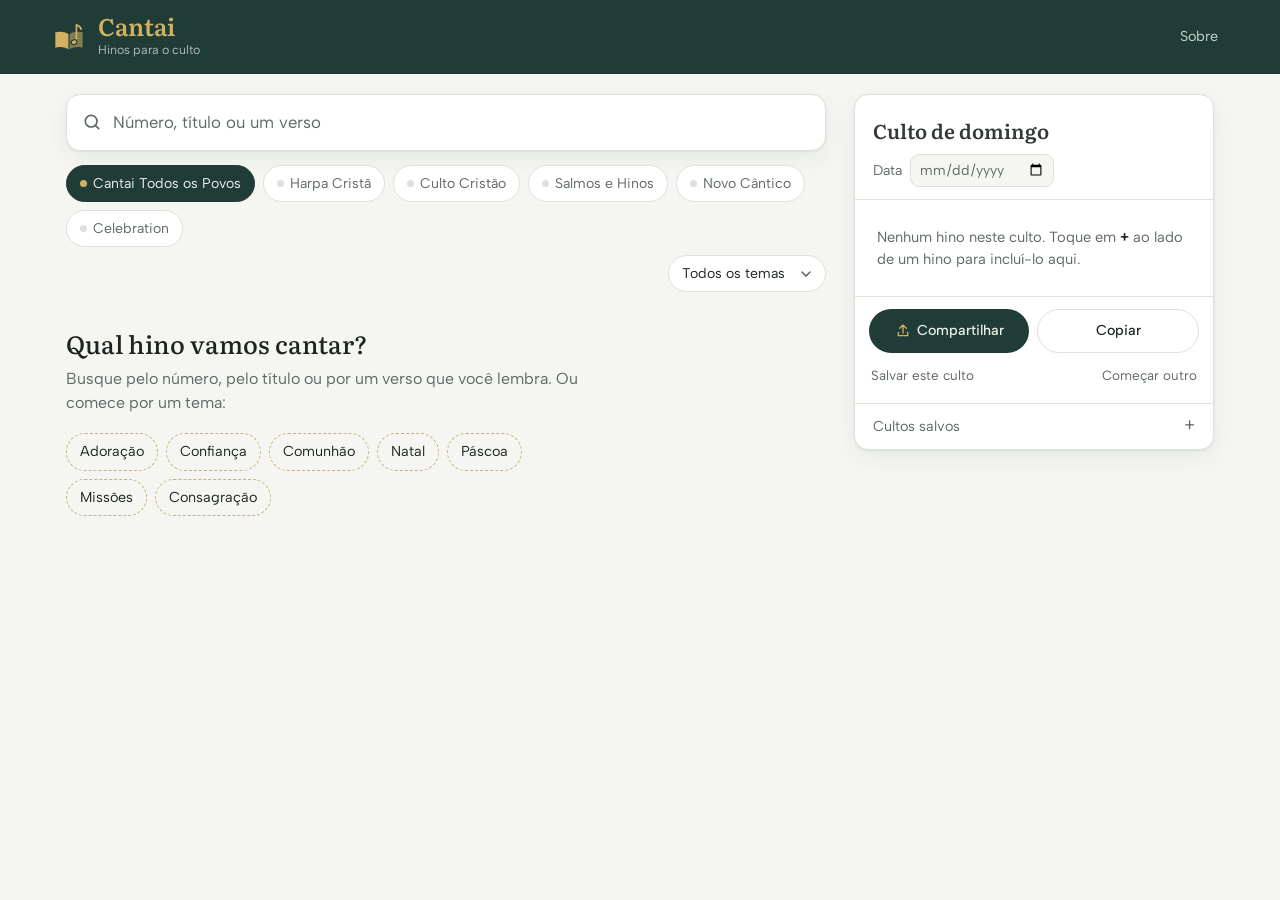
==== commit 5f510545: "Celebration Hymnal pelos índices do livro - Importador dos índices (OCR): título, primeira linha, to" ====
--- a/web/index.html
+++ b/web/index.html
@@ -524,6 +524,9 @@
             max-width: 38rem;
         }
 
+        .sem-letra { color: var(--grafite); font-size: 1rem; line-height: 1.6; }
+        .sem-letra q { display: block; font-style: italic; color: var(--tinta); font-size: var(--letra-hino); margin-bottom: 10px; }
+
         .temas { display: flex; flex-wrap: wrap; gap: 6px; margin-top: 28px; }
 
         .tema {
@@ -976,6 +979,7 @@
                     <label class="hinario-chip"><input type="checkbox" value="HCC"><span>Culto Cristão</span></label>
                     <label class="hinario-chip"><input type="checkbox" value="SH"><span>Salmos e Hinos</span></label>
                     <label class="hinario-chip"><input type="checkbox" value="NC"><span>Novo Cântico</span></label>
+                    <label class="hinario-chip"><input type="checkbox" value="CE"><span>Celebration</span></label>
                     </div>
                     <label for="theme-select" class="sr-only">Tema</label>
                     <select id="theme-select" class="tema-select">
@@ -1028,6 +1032,11 @@
                     <section id="equivalents-section" class="secao-extra" hidden>
                         <h3>O mesmo hino em outros hinários</h3>
                         <ul id="equivalents-grid" class="lista-hinos"></ul>
+                    </section>
+
+                    <section id="tune-section" class="secao-extra" hidden>
+                        <h3 id="tune-header"></h3>
+                        <ul id="tune-grid" class="lista-hinos"></ul>
                     </section>
 
                     <section id="related-section" class="secao-extra" hidden>
@@ -1095,7 +1104,7 @@
         <h2>Cantai</h2>
         <p>Letra, métrica e melodia dos hinos, o mesmo hino em outros hinários e a ordem do culto num só lugar.</p>
         <table class="contagem"><tbody id="about-db-rows"></tbody></table>
-        <p>Versão 1.2</p>
+        <p>Versão 1.3</p>
         <button class="botao-contorno" type="button" onclick="closeAbout()">Fechar</button>
     </dialog>
 
@@ -1106,8 +1115,11 @@
             { code: 'HCC', name: 'Hinário para o Culto Cristão', file: 'data/output/hcc.json' },
             { code: 'SH', name: 'Salmos e Hinos', file: 'data/output/sh.json' },
             { code: 'HC', name: 'Harpa Cristã', file: 'data/output/harpa.json' },
-            { code: 'NC', name: 'Novo Cântico', file: 'data/output/nc.json' }
+            { code: 'NC', name: 'Novo Cântico', file: 'data/output/nc.json' },
+            { code: 'CE', name: 'Celebration Hymnal', file: 'data/output/celebration.json' }
         ];
+        // Hinário em inglês que entra só pelos índices (sem letra)
+        const INDEX_ONLY_HYMNAL = 'CE';
         const PRIMARY_HYMNAL = 'CTP';
         const PAGE_SIZE = 12;
         // Momentos da liturgia que podem marcar cada hino da ordem do culto
@@ -1698,6 +1710,7 @@
             const meta = el('span', 'hino-meta');
             if (h.metric) meta.appendChild(el('span', null, h.metric));
             if (h.melody) meta.appendChild(el('span', 'melodia', h.melody));
+            if (h.key) meta.appendChild(el('span', null, `Tom ${formatKey(h.key)}`));
             const note = equivalentNote(h);
             if (note) meta.appendChild(el('span', 'tambem', note));
             if (meta.childElementCount) text.appendChild(meta);
@@ -1854,7 +1867,7 @@
             document.getElementById('detail-number').textContent = hymn.number + (hymn.variant || '').toLowerCase();
             document.getElementById('detail-hymnal').textContent = hymnalName(hymn.hymnal);
             document.getElementById('detail-title').textContent = hymn.title;
-            document.getElementById('detail-lyrics').textContent = hymn.lyrics;
+            renderLyrics(hymn);
 
             const ficha = document.getElementById('detail-ficha');
             ficha.textContent = '';
@@ -1867,6 +1880,7 @@
                 fichaRow(ficha, 'Melodia', textButton('melodia', hymn.melody,
                     () => showRelated('melody', hymn.melody_keys || [], hymn, hymn.melody)));
             }
+            if (hymn.key) fichaRow(ficha, 'Tom', el('span', null, formatKey(hymn.key)));
             if (hymn.via) {
                 ficha.appendChild(el('dt'));
                 ficha.appendChild(el('dd', 'via',
@@ -1884,11 +1898,52 @@
 
             updateDetailChoose(hymn);
             renderEquivalents(hymn);
+            renderSameTune(hymn);
             document.getElementById('related-section').hidden = true;
 
             document.getElementById('tela-busca').hidden = true;
             document.getElementById('hymn-detail').hidden = false;
             window.scrollTo(0, 0);
+        }
+
+        // "G/Ab" -> "G/A♭"
+        function formatKey(key) {
+            return key.replace(/([A-Ga-g])b/g, '$1♭').replace(/([A-Ga-g])#/g, '$1♯');
+        }
+
+        function renderLyrics(hymn) {
+            const box = document.getElementById('detail-lyrics');
+            box.textContent = '';
+            if (hymn.lyrics) {
+                box.textContent = hymn.lyrics;
+                return;
+            }
+            const note = el('div', 'sem-letra');
+            if (hymn.first_line) note.appendChild(el('q', null, hymn.first_line));
+            note.appendChild(document.createTextNode(hymn.hymnal === INDEX_ONLY_HYMNAL
+                ? 'A letra do Celebration Hymnal não está no app. Tom, melodia, métrica e temas vêm do índice do livro.'
+                : 'Letra não disponível.'));
+            box.appendChild(note);
+        }
+
+        // Liga o Celebration aos hinários em português pela melodia (não há
+        // letra para comparar). Mesma melodia não garante a mesma letra.
+        function renderSameTune(hymn) {
+            const section = document.getElementById('tune-section');
+            const grid = document.getElementById('tune-grid');
+            const keys = hymn.melody_keys || [];
+            const fromCelebration = hymn.hymnal === INDEX_ONLY_HYMNAL;
+            const items = keys.length === 0 ? [] : allHymns.filter(h =>
+                h.id !== hymn.id &&
+                (h.hymnal === INDEX_ONLY_HYMNAL) !== fromCelebration &&
+                (h.melody_keys || []).some(k => keys.includes(k)));
+            grid.textContent = '';
+            section.hidden = items.length === 0;
+            if (section.hidden) return;
+            document.getElementById('tune-header').textContent = fromCelebration
+                ? `Com a melodia ${hymn.melody} nos hinários em português`
+                : `Com a melodia ${hymn.melody} no Celebration Hymnal`;
+            items.forEach(h => grid.appendChild(hymnRow(h)));
         }
 
         function renderEquivalents(hymn) {
